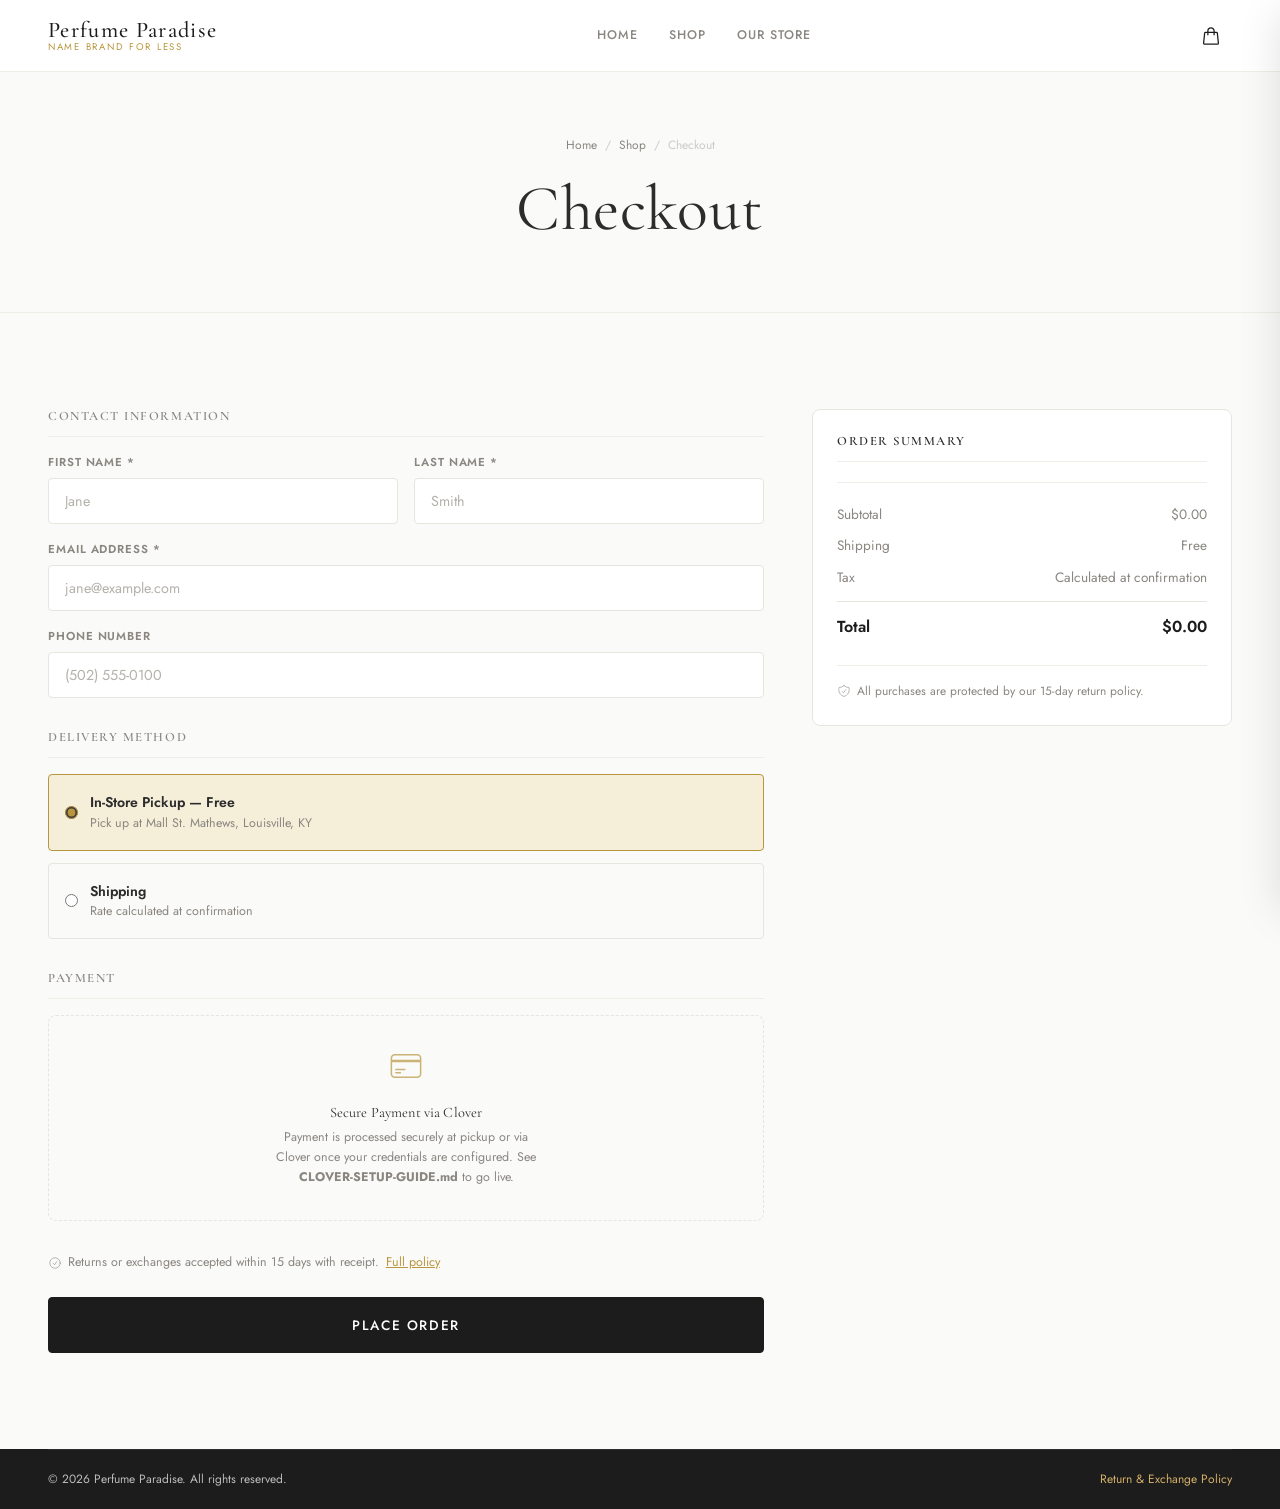
==== checkout.html @ 0d450298 "Add full site: HTML pages, CSS design system, JS stubs, preview image" ====
<!DOCTYPE html>
<html lang="en">
<head>
  <meta charset="UTF-8">
  <meta name="viewport" content="width=device-width, initial-scale=1.0">
  <title>Checkout | Perfume Paradise</title>
  <link rel="stylesheet" href="css/styles.css">
  <link rel="icon" href="assets/favicon.svg" type="image/svg+xml">
</head>
<body class="page-body">

  <header class="site-header" role="banner">
    <div class="container header-inner">
      <a href="index.html" class="logo">
        <span class="logo-name">Perfume Paradise</span>
        <span class="logo-tagline">Name Brand for Less</span>
      </a>
      <nav class="main-nav">
        <a href="index.html">Home</a>
        <a href="products.html">Shop</a>
        <a href="policy.html">Our Store</a>
      </nav>
      <div class="header-actions">
        <button class="icon-btn" data-cart-toggle aria-label="Cart">
          <svg xmlns="http://www.w3.org/2000/svg" fill="none" viewBox="0 0 24 24" stroke="currentColor"><path stroke-linecap="round" stroke-linejoin="round" d="M15.75 10.5V6a3.75 3.75 0 10-7.5 0v4.5m11.356-1.993l1.263 12c.07.665-.45 1.243-1.119 1.243H4.25a1.125 1.125 0 01-1.12-1.243l1.264-12A1.125 1.125 0 015.513 7.5h12.974c.576 0 1.059.435 1.119 1.007z"/></svg>
          <span class="cart-badge hidden">0</span>
        </button>
        <button class="menu-toggle" id="menuToggle" aria-label="Menu" aria-expanded="false" aria-controls="mobileMenu">
          <span></span><span></span><span></span>
        </button>
      </div>
    </div>
  </header>

  <nav class="mobile-menu" id="mobileMenu">
    <div class="mobile-nav">
      <a href="index.html">Home</a>
      <a href="products.html">Shop All Fragrances</a>
      <a href="policy.html">Our Store</a>
    </div>
  </nav>

  <div class="cart-overlay" id="cartOverlay"></div>
  <aside class="cart-drawer" id="cartDrawer">
    <div class="cart-header">
      <h3>Your Cart</h3>
      <button class="cart-close" id="cartClose" aria-label="Close cart">
        <svg xmlns="http://www.w3.org/2000/svg" fill="none" viewBox="0 0 24 24" stroke="currentColor"><path stroke-linecap="round" stroke-linejoin="round" d="M6 18L18 6M6 6l12 12"/></svg>
      </button>
    </div>
    <div class="cart-items" id="cartItems"></div>
    <div class="cart-footer">
      <div class="cart-subtotal">
        <span class="label">Subtotal</span>
        <span class="amount" id="cartSubtotal">$0.00</span>
      </div>
      <p class="cart-note">Taxes calculated at checkout</p>
      <button onclick="CartUI.close()" class="btn btn-ghost btn-block">Continue Shopping</button>
    </div>
  </aside>

  <!-- Search overlay (minimal, no search on checkout) -->
  <div class="search-overlay" id="searchOverlay">
    <div class="search-box">
      <div class="search-input-wrap">
        <svg xmlns="http://www.w3.org/2000/svg" fill="none" viewBox="0 0 24 24" stroke="currentColor"><path stroke-linecap="round" stroke-linejoin="round" d="M21 21l-5.197-5.197m0 0A7.5 7.5 0 105.196 15.803 7.5 7.5 0 0016.803 15.803z"/></svg>
        <input type="search" id="searchInput" placeholder="Search fragrances…" autocomplete="off">
        <button class="search-close" id="searchClose" aria-label="Close">
          <svg xmlns="http://www.w3.org/2000/svg" fill="none" viewBox="0 0 24 24" stroke="currentColor"><path stroke-linecap="round" stroke-linejoin="round" d="M6 18L18 6M6 6l12 12"/></svg>
        </button>
      </div>
    </div>
  </div>

  <main>
    <div class="page-hero">
      <div class="container">
        <nav class="breadcrumb" aria-label="Breadcrumb">
          <a href="index.html">Home</a><span>/</span>
          <a href="products.html">Shop</a><span>/</span>
          <span aria-current="page">Checkout</span>
        </nav>
        <h1>Checkout</h1>
      </div>
    </div>

    <!-- Empty cart redirect -->
    <div id="emptyCartMsg" class="hidden" style="text-align:center;padding:4rem 1rem">
      <p style="font-size:2rem;margin-bottom:1rem">🛍️</p>
      <h2 style="font-weight:400;margin-bottom:0.5rem">Your cart is empty</h2>
      <p style="color:var(--color-text-muted);margin:0 auto 1.5rem">Add some fragrances before checking out.</p>
      <a href="products.html" class="btn btn-primary">Shop Fragrances</a>
    </div>

    <section class="section-pad" id="checkoutSection">
      <div class="container">
        <div class="checkout-layout">

          <!-- LEFT: Customer Information Form -->
          <div>
            <form id="checkoutForm" novalidate>

              <!-- Contact -->
              <div class="checkout-form-section">
                <h3>Contact Information</h3>
                <div class="form-row">
                  <div class="form-group">
                    <label class="form-label" for="firstName">First Name *</label>
                    <input class="form-input" type="text" id="firstName" name="firstName"
                      autocomplete="given-name" required placeholder="Jane">
                    <span class="form-error" id="firstNameErr">Please enter your first name.</span>
                  </div>
                  <div class="form-group">
                    <label class="form-label" for="lastName">Last Name *</label>
                    <input class="form-input" type="text" id="lastName" name="lastName"
                      autocomplete="family-name" required placeholder="Smith">
                    <span class="form-error" id="lastNameErr">Please enter your last name.</span>
                  </div>
                </div>
                <div class="form-group">
                  <label class="form-label" for="email">Email Address *</label>
                  <input class="form-input" type="email" id="email" name="email"
                    autocomplete="email" required placeholder="jane@example.com">
                  <span class="form-error" id="emailErr">Please enter a valid email address.</span>
                </div>
                <div class="form-group">
                  <label class="form-label" for="phone">Phone Number</label>
                  <input class="form-input" type="tel" id="phone" name="phone"
                    autocomplete="tel" placeholder="(502) 555-0100">
                </div>
              </div>

              <!-- Shipping / Pickup -->
              <div class="checkout-form-section">
                <h3>Delivery Method</h3>

                <div style="display:flex;flex-direction:column;gap:0.75rem;margin-bottom:1.5rem">
                  <label style="display:flex;align-items:center;gap:0.75rem;padding:1rem;border:1.5px solid var(--color-gold);border-radius:var(--radius-sm);cursor:pointer;background:var(--color-gold-pale)">
                    <input type="radio" name="delivery" value="pickup" checked style="accent-color:var(--color-gold)">
                    <div>
                      <div style="font-weight:600;font-size:0.88rem">In-Store Pickup — Free</div>
                      <div style="font-size:0.78rem;color:var(--color-text-muted)">Pick up at Mall St. Mathews, Louisville, KY</div>
                    </div>
                  </label>
                  <label style="display:flex;align-items:center;gap:0.75rem;padding:1rem;border:1.5px solid var(--color-border);border-radius:var(--radius-sm);cursor:pointer" id="shippingOption">
                    <input type="radio" name="delivery" value="shipping" style="accent-color:var(--color-gold)">
                    <div>
                      <div style="font-weight:600;font-size:0.88rem">Shipping</div>
                      <div style="font-size:0.78rem;color:var(--color-text-muted)">Rate calculated at confirmation</div>
                    </div>
                  </label>
                </div>

                <!-- Shipping address (shown when shipping selected) -->
                <div id="shippingAddress" class="hidden">
                  <div class="form-group">
                    <label class="form-label" for="address">Street Address *</label>
                    <input class="form-input" type="text" id="address" name="address"
                      autocomplete="street-address" placeholder="123 Main St">
                    <span class="form-error" id="addressErr">Please enter your street address.</span>
                  </div>
                  <div class="form-row">
                    <div class="form-group">
                      <label class="form-label" for="city">City *</label>
                      <input class="form-input" type="text" id="city" name="city"
                        autocomplete="address-level2" placeholder="Louisville">
                      <span class="form-error" id="cityErr">Please enter your city.</span>
                    </div>
                    <div class="form-group">
                      <label class="form-label" for="state">State</label>
                      <input class="form-input" type="text" id="state" name="state"
                        autocomplete="address-level1" placeholder="KY" maxlength="2">
                    </div>
                  </div>
                  <div class="form-group">
                    <label class="form-label" for="zip">ZIP Code *</label>
                    <input class="form-input" type="text" id="zip" name="zip"
                      autocomplete="postal-code" placeholder="40207" maxlength="10">
                    <span class="form-error" id="zipErr">Please enter your ZIP code.</span>
                  </div>
                </div>
              </div>

              <!-- Payment Note -->
              <div class="checkout-form-section">
                <h3>Payment</h3>
                <!--
                  CLOVER INTEGRATION NOTE:
                  Replace this section with Clover's hosted payment iframe.
                  Call CloverAPI.initPaymentForm('cloverPaymentContainer') after DOM load.
                  See js/clover-api.js for full instructions.
                -->
                <div id="cloverPaymentContainer">
                  <div style="border:1.5px dashed var(--color-border);border-radius:var(--radius-md);padding:2rem;text-align:center">
                    <svg xmlns="http://www.w3.org/2000/svg" fill="none" viewBox="0 0 24 24" stroke="currentColor" style="width:36px;height:36px;color:var(--color-gold);margin:0 auto 0.75rem;opacity:0.7"><path stroke-linecap="round" stroke-linejoin="round" d="M2.25 8.25h19.5M2.25 9h19.5m-16.5 5.25h6m-6 2.25h3m-3.75 3h15a2.25 2.25 0 002.25-2.25V6.75A2.25 2.25 0 0019.5 4.5h-15a2.25 2.25 0 00-2.25 2.25v10.5A2.25 2.25 0 004.5 19.5z"/></svg>
                    <h4 style="font-size:0.9rem;margin-bottom:0.4rem">Secure Payment via Clover</h4>
                    <p style="font-size:0.78rem;color:var(--color-text-muted);margin:0 auto;max-width:38ch">
                      Payment is processed securely at pickup or via Clover once your credentials are configured.
                      See <strong>CLOVER-SETUP-GUIDE.md</strong> to go live.
                    </p>
                  </div>
                </div>
              </div>

              <!-- Policy reminder -->
              <p style="font-size:0.78rem;color:var(--color-text-muted);margin-bottom:1.5rem;display:flex;align-items:flex-start;gap:0.4rem">
                <svg xmlns="http://www.w3.org/2000/svg" fill="none" viewBox="0 0 24 24" stroke="currentColor" style="width:14px;height:14px;flex-shrink:0;margin-top:3px"><path stroke-linecap="round" stroke-linejoin="round" d="M9 12.75L11.25 15 15 9.75M21 12a9 9 0 11-18 0 9 9 0 0118 0z"/></svg>
                Returns or exchanges accepted within 15 days with receipt.
                <a href="policy.html#returns" style="color:var(--color-gold);text-decoration:underline">Full policy</a>
              </p>

              <button type="submit" class="btn btn-primary btn-lg btn-block" id="submitBtn">
                Place Order
              </button>
            </form>
          </div>

          <!-- RIGHT: Order Summary -->
          <div>
            <div class="order-summary">
              <h3>Order Summary</h3>
              <div id="orderItems">
                <!-- Populated by JS -->
              </div>
              <div class="order-totals">
                <div class="total-row">
                  <span>Subtotal</span>
                  <span id="summarySubtotal">$0.00</span>
                </div>
                <div class="total-row">
                  <span>Shipping</span>
                  <span id="summaryShipping">Free</span>
                </div>
                <div class="total-row">
                  <span>Tax</span>
                  <span id="summaryTax">Calculated at confirmation</span>
                </div>
                <div class="total-row grand">
                  <span>Total</span>
                  <span id="summaryTotal">$0.00</span>
                </div>
              </div>

              <div style="margin-top:1.25rem;padding-top:1rem;border-top:1px solid var(--color-border-light)">
                <p style="font-size:0.75rem;color:var(--color-text-muted);display:flex;align-items:center;gap:0.4rem">
                  <svg xmlns="http://www.w3.org/2000/svg" fill="none" viewBox="0 0 24 24" stroke="currentColor" style="width:14px;height:14px;flex-shrink:0"><path stroke-linecap="round" stroke-linejoin="round" d="M9 12.75L11.25 15 15 9.75m-3-7.036A11.959 11.959 0 013.598 6 11.99 11.99 0 003 9.749c0 5.592 3.824 10.29 9 11.623 5.176-1.332 9-6.03 9-11.622 0-1.31-.21-2.571-.598-3.751h-.152c-3.196 0-6.1-1.248-8.25-3.285z"/></svg>
                  All purchases are protected by our 15-day return policy.
                </p>
              </div>
            </div>
          </div>

        </div>
      </div>
    </section>
  </main>

  <footer class="site-footer">
    <div class="container">
      <div class="footer-bottom" style="border-top:1px solid rgba(255,255,255,0.08);padding-top:1.25rem">
        <p>&copy; <span id="year"></span> Perfume Paradise. All rights reserved.</p>
        <a href="policy.html#returns" class="footer-policy-link">Return &amp; Exchange Policy</a>
      </div>
    </div>
  </footer>

  <script src="js/data.js"></script>
  <script src="js/cart.js"></script>
  <script src="js/main.js"></script>
  <script src="js/clover-api.js"></script>
  <script>
    document.getElementById('year').textContent = new Date().getFullYear();

    document.addEventListener('DOMContentLoaded', () => {
      if (Cart.isEmpty()) {
        document.getElementById('emptyCartMsg').classList.remove('hidden');
        document.getElementById('checkoutSection').classList.add('hidden');
        return;
      }
      renderOrderSummary();
      initDeliveryToggle();
      initForm();
    });

    function renderOrderSummary() {
      const items = Cart.getItems();
      const container = document.getElementById('orderItems');
      container.innerHTML = '';

      items.forEach(item => {
        const wrap = document.createElement('div');
        wrap.className = 'order-item';
        wrap.innerHTML = `
          <div class="order-item-img" style="width:56px;height:56px;border-radius:4px;background:var(--color-gold-pale);flex-shrink:0;position:relative">
            <img src="${item.image || ''}" alt="${item.name}"
              style="width:100%;height:100%;object-fit:cover;border-radius:4px"
              onerror="this.style.display='none'">
            <span class="order-item-qty-badge">${item.qty}</span>
          </div>
          <div class="order-item-details">
            <div class="order-item-name">${item.name}</div>
            <div class="order-item-meta">${item.brand}${item.size ? ' · ' + item.size : ''}</div>
          </div>
          <div class="order-item-price">${formatPrice(item.price * item.qty)}</div>
        `;
        container.appendChild(wrap);
      });

      const sub = Cart.getSubtotal();
      document.getElementById('summarySubtotal').textContent = formatPrice(sub);
      document.getElementById('summaryTotal').textContent = formatPrice(sub);
    }

    function initDeliveryToggle() {
      const radios = document.querySelectorAll('input[name="delivery"]');
      const shippingAddr = document.getElementById('shippingAddress');
      const shippingLabel = document.getElementById('shippingOption');
      const summaryShipping = document.getElementById('summaryShipping');

      radios.forEach(radio => {
        radio.addEventListener('change', () => {
          const isShipping = radio.value === 'shipping' && radio.checked;
          shippingAddr.classList.toggle('hidden', !isShipping);
          summaryShipping.textContent = isShipping ? 'Calculated at confirmation' : 'Free (Pickup)';
        });
      });

      // Style the selected radio label
      radios.forEach(radio => {
        radio.addEventListener('change', () => {
          document.querySelectorAll('label[style*="border"]').forEach(lbl => {
            lbl.style.borderColor = 'var(--color-border)';
            lbl.style.background = '';
          });
          const selectedLabel = radio.closest('label');
          if (selectedLabel) {
            selectedLabel.style.borderColor = 'var(--color-gold)';
            selectedLabel.style.background = 'var(--color-gold-pale)';
          }
        });
      });
    }

    function initForm() {
      const form = document.getElementById('checkoutForm');
      form.addEventListener('submit', async (e) => {
        e.preventDefault();
        if (!validateForm()) return;

        const btn = document.getElementById('submitBtn');
        btn.textContent = 'Placing Order…';
        btn.disabled = true;

        const customer = {
          firstName: document.getElementById('firstName').value.trim(),
          lastName:  document.getElementById('lastName').value.trim(),
          email:     document.getElementById('email').value.trim(),
          phone:     document.getElementById('phone').value.trim(),
          delivery:  document.querySelector('input[name="delivery"]:checked').value
        };

        try {
          // CLOVER INTEGRATION: createOrder sends cart to Clover Orders API
          const result = await CloverAPI.createOrder(Cart.toCloverOrder(), customer);

          // Store order info for confirmation page
          sessionStorage.setItem('pp_order', JSON.stringify({
            orderId: result.orderId,
            customer,
            items: Cart.getItems(),
            subtotal: Cart.getSubtotal()
          }));

          Cart.clear();
          window.location.href = 'confirmation.html';
        } catch (err) {
          btn.textContent = 'Place Order';
          btn.disabled = false;
          Toast.show('Something went wrong. Please try again.', 'error');
        }
      });
    }

    function validateForm() {
      let valid = true;
      const delivery = document.querySelector('input[name="delivery"]:checked')?.value;

      const rules = [
        { id: 'firstName', errId: 'firstNameErr', check: v => v.trim().length > 0 },
        { id: 'lastName',  errId: 'lastNameErr',  check: v => v.trim().length > 0 },
        { id: 'email',     errId: 'emailErr',     check: v => /^[^\s@]+@[^\s@]+\.[^\s@]+$/.test(v) },
      ];

      if (delivery === 'shipping') {
        rules.push(
          { id: 'address', errId: 'addressErr', check: v => v.trim().length > 0 },
          { id: 'city',    errId: 'cityErr',    check: v => v.trim().length > 0 },
          { id: 'zip',     errId: 'zipErr',     check: v => v.trim().length >= 5 }
        );
      }

      rules.forEach(({ id, errId, check }) => {
        const input = document.getElementById(id);
        const err   = document.getElementById(errId);
        const ok    = input && check(input.value);
        input?.classList.toggle('error', !ok);
        err?.classList.toggle('visible', !ok);
        if (!ok) valid = false;
      });

      return valid;
    }
  </script>
</body>
</html>
---- css/styles.css ----
/* ============================================================
   PERFUME PARADISE — Main Stylesheet
   Design System: Modern Minimalist Luxury
   ============================================================ */

/* --- Google Fonts --- */
@import url('https://fonts.googleapis.com/css2?family=Cormorant+Garamond:ital,wght@0,300;0,400;0,500;0,600;1,300;1,400&family=Jost:wght@300;400;500;600&display=swap');

/* ============================================================
   1. CSS VARIABLES / DESIGN TOKENS
   ============================================================ */
:root {
  /* Colors */
  --color-primary:       #1c1c1c;
  --color-primary-light: #3a3a3a;
  --color-gold:          #b8963e;
  --color-gold-light:    #d4af6a;
  --color-gold-pale:     #f5eed9;
  --color-bg:            #fafaf8;
  --color-surface:       #ffffff;
  --color-border:        #e8e4de;
  --color-border-light:  #f0ece6;
  --color-text:          #2c2c2c;
  --color-text-muted:    #8a8680;
  --color-text-light:    #b5b1ab;
  --color-success:       #4a7c59;
  --color-error:         #b03a2e;
  --color-overlay:       rgba(28, 28, 28, 0.55);

  /* Typography */
  --font-display: 'Cormorant Garamond', Georgia, serif;
  --font-body:    'Jost', system-ui, -apple-system, sans-serif;

  /* Sizing */
  --container-max:  1280px;
  --container-pad:  clamp(1rem, 5vw, 3rem);
  --header-height:  72px;
  --radius-sm:      4px;
  --radius-md:      8px;
  --radius-lg:      16px;

  /* Transitions */
  --transition-fast:   0.15s ease;
  --transition-base:   0.25s ease;
  --transition-slow:   0.4s ease;

  /* Shadows */
  --shadow-sm:  0 1px 4px rgba(0,0,0,0.06);
  --shadow-md:  0 4px 20px rgba(0,0,0,0.08);
  --shadow-lg:  0 12px 40px rgba(0,0,0,0.12);
}

/* ============================================================
   2. RESET & BASE
   ============================================================ */
*, *::before, *::after { box-sizing: border-box; margin: 0; padding: 0; }

html {
  scroll-behavior: smooth;
  font-size: 16px;
}

body {
  font-family: var(--font-body);
  font-weight: 400;
  color: var(--color-text);
  background: var(--color-bg);
  line-height: 1.6;
  -webkit-font-smoothing: antialiased;
  overflow-x: hidden;
}

img { display: block; max-width: 100%; height: auto; }
a { color: inherit; text-decoration: none; }
button { cursor: pointer; border: none; background: none; font-family: inherit; }
input, select, textarea { font-family: inherit; }
ul, ol { list-style: none; }

/* ============================================================
   3. TYPOGRAPHY
   ============================================================ */
h1, h2, h3, h4, h5 {
  font-family: var(--font-display);
  font-weight: 400;
  line-height: 1.2;
  letter-spacing: 0.01em;
}

h1 { font-size: clamp(2.4rem, 5vw, 4rem); }
h2 { font-size: clamp(1.8rem, 3vw, 2.8rem); }
h3 { font-size: clamp(1.3rem, 2vw, 1.8rem); }
h4 { font-size: 1.2rem; }
h5 { font-size: 1rem; }

p { max-width: 65ch; }

.label {
  font-size: 0.7rem;
  font-weight: 600;
  letter-spacing: 0.15em;
  text-transform: uppercase;
  color: var(--color-text-muted);
}

/* ============================================================
   4. LAYOUT UTILITIES
   ============================================================ */
.container {
  width: 100%;
  max-width: var(--container-max);
  margin-inline: auto;
  padding-inline: var(--container-pad);
}

.section-pad {
  padding-block: clamp(3rem, 8vw, 6rem);
}

.grid-2 { display: grid; grid-template-columns: repeat(2, 1fr); gap: 2rem; }
.grid-3 { display: grid; grid-template-columns: repeat(3, 1fr); gap: 2rem; }
.grid-4 { display: grid; grid-template-columns: repeat(4, 1fr); gap: 1.5rem; }

.flex { display: flex; }
.flex-center { display: flex; align-items: center; justify-content: center; }
.flex-between { display: flex; align-items: center; justify-content: space-between; }
.flex-col { display: flex; flex-direction: column; }
.gap-1 { gap: 0.5rem; }
.gap-2 { gap: 1rem; }
.gap-3 { gap: 1.5rem; }
.gap-4 { gap: 2rem; }

.text-center { text-align: center; }
.text-right { text-align: right; }

.hidden { display: none !important; }
.sr-only {
  position: absolute; width: 1px; height: 1px;
  overflow: hidden; clip: rect(0,0,0,0); white-space: nowrap;
}

/* ============================================================
   5. BUTTONS
   ============================================================ */
.btn {
  display: inline-flex;
  align-items: center;
  justify-content: center;
  gap: 0.5rem;
  padding: 0.75rem 2rem;
  font-family: var(--font-body);
  font-size: 0.8rem;
  font-weight: 500;
  letter-spacing: 0.12em;
  text-transform: uppercase;
  border-radius: var(--radius-sm);
  transition: all var(--transition-base);
  white-space: nowrap;
  min-height: 48px;
}

.btn-primary {
  background: var(--color-primary);
  color: #fff;
  border: 1.5px solid var(--color-primary);
}
.btn-primary:hover {
  background: var(--color-primary-light);
  border-color: var(--color-primary-light);
}

.btn-secondary {
  background: transparent;
  color: var(--color-primary);
  border: 1.5px solid var(--color-primary);
}
.btn-secondary:hover {
  background: var(--color-primary);
  color: #fff;
}

.btn-gold {
  background: var(--color-gold);
  color: #fff;
  border: 1.5px solid var(--color-gold);
}
.btn-gold:hover {
  background: var(--color-gold-light);
  border-color: var(--color-gold-light);
}

.btn-ghost {
  background: transparent;
  color: var(--color-text-muted);
  border: 1.5px solid var(--color-border);
}
.btn-ghost:hover {
  border-color: var(--color-primary);
  color: var(--color-primary);
}

.btn-sm { padding: 0.5rem 1.25rem; font-size: 0.72rem; min-height: 38px; }
.btn-lg { padding: 1rem 2.5rem; font-size: 0.85rem; min-height: 56px; }
.btn-block { width: 100%; }

.btn:disabled {
  opacity: 0.5;
  cursor: not-allowed;
  pointer-events: none;
}

/* ============================================================
   6. HEADER / NAVIGATION
   ============================================================ */
.site-header {
  position: fixed;
  top: 0;
  left: 0;
  right: 0;
  z-index: 1000;
  height: var(--header-height);
  background: var(--color-surface);
  border-bottom: 1px solid var(--color-border-light);
  transition: box-shadow var(--transition-base);
}

.site-header.scrolled {
  box-shadow: var(--shadow-md);
}

.header-inner {
  height: 100%;
  display: flex;
  align-items: center;
  justify-content: space-between;
  gap: 2rem;
}

/* Logo */
.logo {
  display: flex;
  flex-direction: column;
  line-height: 1;
  text-decoration: none;
  flex-shrink: 0;
}

.logo-name {
  font-family: var(--font-display);
  font-size: 1.4rem;
  font-weight: 500;
  letter-spacing: 0.06em;
  color: var(--color-primary);
}

.logo-tagline {
  font-size: 0.6rem;
  letter-spacing: 0.18em;
  text-transform: uppercase;
  color: var(--color-gold);
  margin-top: 2px;
}

/* Main Nav */
.main-nav {
  display: flex;
  align-items: center;
  gap: 0.25rem;
}

.main-nav a {
  padding: 0.4rem 0.85rem;
  font-size: 0.78rem;
  font-weight: 500;
  letter-spacing: 0.08em;
  text-transform: uppercase;
  color: var(--color-text-muted);
  border-radius: var(--radius-sm);
  transition: color var(--transition-fast);
}

.main-nav a:hover,
.main-nav a.active {
  color: var(--color-primary);
}

/* Header Actions */
.header-actions {
  display: flex;
  align-items: center;
  gap: 0.25rem;
  flex-shrink: 0;
}

.icon-btn {
  width: 42px;
  height: 42px;
  display: flex;
  align-items: center;
  justify-content: center;
  border-radius: var(--radius-sm);
  color: var(--color-primary);
  transition: background var(--transition-fast), color var(--transition-fast);
  position: relative;
}

.icon-btn:hover { background: var(--color-border-light); }

.icon-btn svg { width: 20px; height: 20px; stroke-width: 1.5; }

.cart-badge {
  position: absolute;
  top: 4px;
  right: 4px;
  width: 18px;
  height: 18px;
  background: var(--color-gold);
  color: #fff;
  border-radius: 50%;
  font-size: 0.65rem;
  font-weight: 600;
  display: flex;
  align-items: center;
  justify-content: center;
  line-height: 1;
  pointer-events: none;
}

.cart-badge.hidden { display: none; }

/* Mobile Menu Toggle */
.menu-toggle {
  display: none;
  flex-direction: column;
  gap: 5px;
  width: 42px;
  height: 42px;
  align-items: center;
  justify-content: center;
  border-radius: var(--radius-sm);
  transition: background var(--transition-fast);
}

.menu-toggle:hover { background: var(--color-border-light); }

.menu-toggle span {
  display: block;
  width: 22px;
  height: 1.5px;
  background: var(--color-primary);
  transition: all var(--transition-base);
  transform-origin: center;
}

.menu-toggle.open span:nth-child(1) { transform: translateY(6.5px) rotate(45deg); }
.menu-toggle.open span:nth-child(2) { opacity: 0; }
.menu-toggle.open span:nth-child(3) { transform: translateY(-6.5px) rotate(-45deg); }

/* Mobile Menu */
.mobile-menu {
  display: none;
  position: fixed;
  top: var(--header-height);
  left: 0; right: 0;
  background: var(--color-surface);
  border-bottom: 1px solid var(--color-border);
  padding: 1.5rem;
  z-index: 999;
  box-shadow: var(--shadow-lg);
}

.mobile-menu.open { display: block; }

.mobile-nav {
  display: flex;
  flex-direction: column;
  gap: 0.5rem;
  margin-bottom: 1rem;
}

.mobile-nav a {
  display: block;
  padding: 0.7rem 0.5rem;
  font-size: 0.85rem;
  font-weight: 500;
  letter-spacing: 0.08em;
  text-transform: uppercase;
  border-bottom: 1px solid var(--color-border-light);
  color: var(--color-text-muted);
  transition: color var(--transition-fast);
}

.mobile-nav a:hover { color: var(--color-primary); }

/* Search Bar */
.search-overlay {
  position: fixed;
  top: 0; left: 0; right: 0; bottom: 0;
  background: var(--color-overlay);
  z-index: 1100;
  display: flex;
  align-items: flex-start;
  justify-content: center;
  padding-top: calc(var(--header-height) + 2rem);
  opacity: 0;
  pointer-events: none;
  transition: opacity var(--transition-base);
}

.search-overlay.open {
  opacity: 1;
  pointer-events: all;
}

.search-box {
  width: 100%;
  max-width: 600px;
  padding: 0 1.5rem;
}

.search-input-wrap {
  display: flex;
  align-items: center;
  background: var(--color-surface);
  border-radius: var(--radius-md);
  overflow: hidden;
  box-shadow: var(--shadow-lg);
}

.search-input-wrap svg {
  width: 20px; height: 20px;
  margin-left: 1.25rem;
  color: var(--color-text-muted);
  flex-shrink: 0;
}

#searchInput {
  flex: 1;
  padding: 1rem 1.25rem;
  border: none;
  outline: none;
  font-size: 1rem;
  background: transparent;
}

.search-close {
  width: 48px; height: 48px;
  display: flex;
  align-items: center;
  justify-content: center;
  color: var(--color-text-muted);
  transition: color var(--transition-fast);
}

.search-close:hover { color: var(--color-primary); }

/* Page offset for fixed header */
.page-body { padding-top: var(--header-height); }

/* ============================================================
   7. CART DRAWER
   ============================================================ */
.cart-overlay {
  position: fixed;
  inset: 0;
  background: var(--color-overlay);
  z-index: 1200;
  opacity: 0;
  pointer-events: none;
  transition: opacity var(--transition-base);
}

.cart-overlay.open { opacity: 1; pointer-events: all; }

.cart-drawer {
  position: fixed;
  top: 0; right: 0; bottom: 0;
  width: 100%;
  max-width: 440px;
  background: var(--color-surface);
  z-index: 1201;
  display: flex;
  flex-direction: column;
  transform: translateX(100%);
  transition: transform var(--transition-slow);
  box-shadow: var(--shadow-lg);
}

.cart-drawer.open { transform: translateX(0); }

.cart-header {
  display: flex;
  align-items: center;
  justify-content: space-between;
  padding: 1.5rem;
  border-bottom: 1px solid var(--color-border);
  flex-shrink: 0;
}

.cart-header h3 {
  font-family: var(--font-display);
  font-size: 1.4rem;
  font-weight: 400;
}

.cart-close {
  width: 36px; height: 36px;
  display: flex; align-items: center; justify-content: center;
  border-radius: var(--radius-sm);
  color: var(--color-text-muted);
  transition: all var(--transition-fast);
}

.cart-close:hover { background: var(--color-border-light); color: var(--color-primary); }
.cart-close svg { width: 20px; height: 20px; }

.cart-items {
  flex: 1;
  overflow-y: auto;
  padding: 1rem 1.5rem;
}

.cart-empty {
  display: flex;
  flex-direction: column;
  align-items: center;
  justify-content: center;
  height: 100%;
  gap: 1rem;
  color: var(--color-text-muted);
  text-align: center;
}

.cart-empty svg { width: 48px; height: 48px; opacity: 0.3; }
.cart-empty p { font-size: 0.9rem; }

.cart-item {
  display: grid;
  grid-template-columns: 80px 1fr auto;
  gap: 1rem;
  padding: 1rem 0;
  border-bottom: 1px solid var(--color-border-light);
  align-items: start;
}

.cart-item:last-child { border-bottom: none; }

.cart-item-img {
  width: 80px; height: 80px;
  object-fit: cover;
  border-radius: var(--radius-sm);
  background: var(--color-border-light);
}

.cart-item-info { min-width: 0; }
.cart-item-brand { font-size: 0.68rem; letter-spacing: 0.1em; text-transform: uppercase; color: var(--color-text-muted); margin-bottom: 2px; }
.cart-item-name { font-size: 0.9rem; font-weight: 500; line-height: 1.3; margin-bottom: 0.25rem; }
.cart-item-size { font-size: 0.78rem; color: var(--color-text-muted); margin-bottom: 0.5rem; }

.qty-control {
  display: flex;
  align-items: center;
  border: 1px solid var(--color-border);
  border-radius: var(--radius-sm);
  overflow: hidden;
  width: fit-content;
}

.qty-btn {
  width: 28px; height: 28px;
  display: flex; align-items: center; justify-content: center;
  font-size: 1rem;
  color: var(--color-text-muted);
  transition: all var(--transition-fast);
}

.qty-btn:hover { background: var(--color-border-light); color: var(--color-primary); }

.qty-display {
  min-width: 32px;
  text-align: center;
  font-size: 0.85rem;
  font-weight: 500;
  border-left: 1px solid var(--color-border);
  border-right: 1px solid var(--color-border);
  padding: 0 4px;
  height: 28px;
  display: flex;
  align-items: center;
  justify-content: center;
}

.cart-item-price {
  font-size: 0.9rem;
  font-weight: 500;
  text-align: right;
}

.cart-item-remove {
  display: block;
  margin-top: 0.5rem;
  font-size: 0.7rem;
  letter-spacing: 0.05em;
  color: var(--color-text-muted);
  text-transform: uppercase;
  transition: color var(--transition-fast);
}

.cart-item-remove:hover { color: var(--color-error); }

.cart-footer {
  padding: 1.5rem;
  border-top: 1px solid var(--color-border);
  flex-shrink: 0;
}

.cart-subtotal {
  display: flex;
  justify-content: space-between;
  align-items: center;
  margin-bottom: 0.5rem;
}

.cart-subtotal .label { color: var(--color-text-muted); }
.cart-subtotal .amount { font-size: 1.1rem; font-weight: 500; }

.cart-note {
  font-size: 0.72rem;
  color: var(--color-text-muted);
  margin-bottom: 1rem;
  text-align: center;
}

/* ============================================================
   8. HERO SECTION
   ============================================================ */
.hero {
  min-height: calc(90vh - var(--header-height));
  display: grid;
  grid-template-columns: 1fr 0.55fr;
  align-items: stretch;
  overflow: hidden;
}

.hero-content {
  display: flex;
  flex-direction: column;
  justify-content: center;
  padding: clamp(2rem, 6vw, 5rem);
  padding-right: clamp(1.5rem, 4vw, 3rem);
}

.hero-eyebrow {
  display: flex;
  align-items: center;
  gap: 0.75rem;
  margin-bottom: 1.5rem;
}

.hero-eyebrow::before {
  content: '';
  display: block;
  width: 32px;
  height: 1px;
  background: var(--color-gold);
}

.hero h1 {
  margin-bottom: 1.25rem;
  font-weight: 300;
}

.hero h1 em {
  font-style: italic;
  color: var(--color-gold);
}

.hero-desc {
  font-size: 1rem;
  color: var(--color-text-muted);
  margin-bottom: 2.5rem;
  line-height: 1.7;
  max-width: 42ch;
}

.hero-actions {
  display: flex;
  gap: 1rem;
  flex-wrap: wrap;
}

.hero-media {
  position: relative;
  overflow: hidden;
  background: var(--color-border-light);
  min-height: 500px;
}

.hero-media img {
  width: 100%;
  height: 100%;
  object-fit: cover;
  object-position: center;
}

.hero-media-placeholder {
  width: 100%;
  height: 100%;
  display: flex;
  flex-direction: column;
  align-items: center;
  justify-content: center;
  background: linear-gradient(135deg, #f5eed9 0%, #efe6cc 50%, #e8ddbf 100%);
  color: var(--color-gold);
  gap: 1rem;
}

.hero-media-placeholder svg { width: 80px; height: 80px; opacity: 0.4; }
.hero-media-placeholder p { font-size: 0.75rem; letter-spacing: 0.15em; text-transform: uppercase; opacity: 0.6; }

/* ============================================================
   9. SECTION HEADERS
   ============================================================ */
.section-header {
  margin-bottom: clamp(2rem, 4vw, 3rem);
}

.section-header.centered { text-align: center; }
.section-header.centered p { margin-inline: auto; }

.section-label {
  display: inline-flex;
  align-items: center;
  gap: 0.75rem;
  font-size: 0.68rem;
  font-weight: 600;
  letter-spacing: 0.2em;
  text-transform: uppercase;
  color: var(--color-gold);
  margin-bottom: 0.75rem;
}

.section-label::before {
  content: '';
  display: block;
  width: 24px;
  height: 1px;
  background: var(--color-gold);
}

.section-divider {
  width: 40px;
  height: 1px;
  background: var(--color-gold);
  margin: 1.5rem auto 0;
}

/* ============================================================
   10. PRODUCT CARDS
   ============================================================ */
.product-grid {
  display: grid;
  grid-template-columns: repeat(auto-fill, minmax(260px, 1fr));
  gap: 2rem;
}

.product-card {
  display: flex;
  flex-direction: column;
  background: var(--color-surface);
  border-radius: var(--radius-md);
  overflow: hidden;
  border: 1px solid var(--color-border-light);
  transition: box-shadow var(--transition-base), transform var(--transition-base);
}

.product-card:hover {
  box-shadow: var(--shadow-md);
  transform: translateY(-3px);
}

.product-card-media {
  position: relative;
  aspect-ratio: 3 / 4;
  overflow: hidden;
  background: var(--color-gold-pale);
}

.product-card-img {
  position: absolute;
  inset: 0;
  width: 100%; height: 100%;
  object-fit: cover;
  opacity: 0;
  transition: transform var(--transition-slow), opacity var(--transition-base);
}

.product-card:hover .product-card-img { transform: scale(1.04); }

.product-card-media-placeholder {
  width: 100%; height: 100%;
  display: flex;
  flex-direction: column;
  align-items: center;
  justify-content: center;
  gap: 0.75rem;
  background: linear-gradient(160deg, #f8f3e9 0%, #efe8d4 100%);
  color: var(--color-gold);
}

.product-card-media-placeholder svg { width: 48px; height: 48px; opacity: 0.35; }
.product-card-media-placeholder span { font-size: 0.65rem; letter-spacing: 0.15em; text-transform: uppercase; opacity: 0.5; }

.product-badge {
  position: absolute;
  top: 0.75rem;
  left: 0.75rem;
  padding: 0.3rem 0.65rem;
  font-size: 0.65rem;
  font-weight: 600;
  letter-spacing: 0.1em;
  text-transform: uppercase;
  border-radius: var(--radius-sm);
}

.badge-new { background: var(--color-primary); color: #fff; }
.badge-sale { background: var(--color-gold); color: #fff; }
.badge-out { background: var(--color-border); color: var(--color-text-muted); }

.product-card-quick-add {
  position: absolute;
  bottom: 0;
  left: 0; right: 0;
  padding: 0.75rem;
  background: linear-gradient(transparent, rgba(255,255,255,0.95) 50%);
  transform: translateY(100%);
  transition: transform var(--transition-base);
}

.product-card:hover .product-card-quick-add { transform: translateY(0); }

.product-card-body {
  padding: 1rem 1.25rem 1.25rem;
  flex: 1;
  display: flex;
  flex-direction: column;
}

.product-card-brand {
  font-size: 0.68rem;
  font-weight: 600;
  letter-spacing: 0.12em;
  text-transform: uppercase;
  color: var(--color-gold);
  margin-bottom: 0.3rem;
}

.product-card-name {
  font-family: var(--font-display);
  font-size: 1.15rem;
  font-weight: 400;
  line-height: 1.25;
  margin-bottom: 0.4rem;
  color: var(--color-text);
}

.product-card-scent {
  font-size: 0.75rem;
  color: var(--color-text-muted);
  margin-bottom: auto;
  padding-bottom: 0.75rem;
}

.product-card-footer {
  display: flex;
  align-items: flex-end;
  justify-content: space-between;
  gap: 0.5rem;
  margin-top: 1rem;
  padding-top: 0.75rem;
  border-top: 1px solid var(--color-border-light);
}

.product-price {
  font-family: var(--font-display);
  font-size: 1.2rem;
  font-weight: 500;
}

.product-price-sale { color: var(--color-error); }
.product-price-original { text-decoration: line-through; color: var(--color-text-muted); font-size: 0.9rem; margin-left: 0.4rem; }

.product-stock-tag {
  font-size: 0.68rem;
  letter-spacing: 0.08em;
  font-weight: 500;
  padding: 0.2rem 0.5rem;
  border-radius: 100px;
}

.stock-in { color: var(--color-success); background: rgba(74, 124, 89, 0.1); }
.stock-out { color: var(--color-error); background: rgba(176, 58, 46, 0.08); }

/* ============================================================
   11. PRODUCT DETAIL PAGE
   ============================================================ */
.product-detail {
  display: grid;
  grid-template-columns: 1fr 1fr;
  gap: clamp(2rem, 5vw, 4rem);
  align-items: start;
}

.product-gallery {
  position: sticky;
  top: calc(var(--header-height) + 1.5rem);
}

.product-main-img {
  aspect-ratio: 3 / 4;
  background: var(--color-gold-pale);
  border-radius: var(--radius-md);
  overflow: hidden;
  margin-bottom: 1rem;
}

.product-main-img img { width: 100%; height: 100%; object-fit: cover; }

.product-thumbnails {
  display: flex;
  gap: 0.75rem;
  flex-wrap: wrap;
}

.product-thumb {
  width: 72px; height: 72px;
  border-radius: var(--radius-sm);
  overflow: hidden;
  border: 2px solid transparent;
  cursor: pointer;
  transition: border-color var(--transition-fast);
  background: var(--color-gold-pale);
}

.product-thumb.active { border-color: var(--color-gold); }
.product-thumb img { width: 100%; height: 100%; object-fit: cover; }

.product-info { padding-top: 0.5rem; }

.product-info-brand {
  font-size: 0.72rem;
  font-weight: 600;
  letter-spacing: 0.15em;
  text-transform: uppercase;
  color: var(--color-gold);
  margin-bottom: 0.5rem;
}

.product-info-name {
  font-size: clamp(1.8rem, 3vw, 2.4rem);
  font-weight: 300;
  margin-bottom: 0.75rem;
}

.product-info-scent-family {
  display: inline-flex;
  align-items: center;
  gap: 0.4rem;
  font-size: 0.75rem;
  color: var(--color-text-muted);
  padding: 0.3rem 0.75rem;
  border: 1px solid var(--color-border);
  border-radius: 100px;
  margin-bottom: 1.25rem;
}

.product-info-price {
  font-family: var(--font-display);
  font-size: 2rem;
  margin-bottom: 1.5rem;
}

.product-info-desc {
  font-size: 0.9rem;
  line-height: 1.75;
  color: var(--color-text-muted);
  margin-bottom: 2rem;
  max-width: 50ch;
}

.size-selector { margin-bottom: 1.5rem; }

.size-selector-label {
  font-size: 0.72rem;
  font-weight: 600;
  letter-spacing: 0.1em;
  text-transform: uppercase;
  margin-bottom: 0.75rem;
  display: flex;
  justify-content: space-between;
}

.size-options { display: flex; gap: 0.5rem; flex-wrap: wrap; }

.size-option {
  padding: 0.5rem 1rem;
  border: 1.5px solid var(--color-border);
  border-radius: var(--radius-sm);
  font-size: 0.82rem;
  transition: all var(--transition-fast);
  cursor: pointer;
}

.size-option:hover { border-color: var(--color-primary); }

.size-option.active {
  border-color: var(--color-primary);
  background: var(--color-primary);
  color: #fff;
}

.add-to-cart-row {
  display: flex;
  gap: 1rem;
  margin-bottom: 1.5rem;
}

.add-to-cart-row .btn { flex: 1; }

.product-notes {
  font-size: 0.78rem;
  color: var(--color-text-muted);
  display: flex;
  align-items: center;
  gap: 0.5rem;
  margin-bottom: 2rem;
}

.product-notes svg { width: 14px; height: 14px; flex-shrink: 0; }

.product-details-accordion {
  border-top: 1px solid var(--color-border);
}

.accordion-item {
  border-bottom: 1px solid var(--color-border);
}

.accordion-header {
  display: flex;
  justify-content: space-between;
  align-items: center;
  padding: 1rem 0;
  font-size: 0.82rem;
  font-weight: 500;
  letter-spacing: 0.06em;
  text-transform: uppercase;
  cursor: pointer;
  transition: color var(--transition-fast);
  width: 100%;
  text-align: left;
}

.accordion-header:hover { color: var(--color-gold); }

.accordion-icon {
  width: 16px; height: 16px;
  position: relative;
  flex-shrink: 0;
}

.accordion-icon::before,
.accordion-icon::after {
  content: '';
  position: absolute;
  top: 50%;
  left: 50%;
  width: 10px; height: 1px;
  background: currentColor;
  transform: translate(-50%, -50%);
  transition: transform var(--transition-base);
}

.accordion-icon::after { transform: translate(-50%, -50%) rotate(90deg); }
.accordion-item.open .accordion-icon::after { transform: translate(-50%, -50%) rotate(0deg); }

.accordion-content {
  max-height: 0;
  overflow: hidden;
  transition: max-height var(--transition-slow);
}

.accordion-item.open .accordion-content { max-height: 300px; }
.accordion-inner { padding-bottom: 1rem; font-size: 0.85rem; line-height: 1.7; color: var(--color-text-muted); }

/* ============================================================
   12. FILTERS (PRODUCTS PAGE)
   ============================================================ */
.products-layout {
  display: grid;
  grid-template-columns: 260px 1fr;
  gap: 2.5rem;
  align-items: start;
}

.filters-panel {
  position: sticky;
  top: calc(var(--header-height) + 1.5rem);
  background: var(--color-surface);
  border: 1px solid var(--color-border);
  border-radius: var(--radius-md);
  padding: 1.5rem;
}

.filters-header {
  display: flex;
  align-items: center;
  justify-content: space-between;
  margin-bottom: 1.5rem;
  padding-bottom: 1rem;
  border-bottom: 1px solid var(--color-border-light);
}

.filters-header h4 { font-size: 0.8rem; letter-spacing: 0.1em; text-transform: uppercase; }

.filters-clear {
  font-size: 0.7rem;
  color: var(--color-text-muted);
  text-transform: uppercase;
  letter-spacing: 0.08em;
  transition: color var(--transition-fast);
}

.filters-clear:hover { color: var(--color-primary); }

.filter-group { margin-bottom: 1.5rem; }

.filter-group-label {
  font-size: 0.7rem;
  font-weight: 600;
  letter-spacing: 0.12em;
  text-transform: uppercase;
  color: var(--color-text-muted);
  margin-bottom: 0.75rem;
}

.filter-option {
  display: flex;
  align-items: center;
  gap: 0.5rem;
  padding: 0.3rem 0;
  cursor: pointer;
  font-size: 0.85rem;
  transition: color var(--transition-fast);
}

.filter-option:hover { color: var(--color-gold); }

.filter-option input[type="checkbox"] {
  width: 15px; height: 15px;
  accent-color: var(--color-gold);
  cursor: pointer;
}

.filter-count {
  margin-left: auto;
  font-size: 0.72rem;
  color: var(--color-text-muted);
}

.price-range-inputs {
  display: flex;
  gap: 0.5rem;
  align-items: center;
}

.price-range-inputs input {
  width: 100%;
  padding: 0.5rem;
  border: 1px solid var(--color-border);
  border-radius: var(--radius-sm);
  font-size: 0.85rem;
  text-align: center;
  outline: none;
  transition: border-color var(--transition-fast);
}

.price-range-inputs input:focus { border-color: var(--color-gold); }
.price-range-inputs span { flex-shrink: 0; color: var(--color-text-muted); font-size: 0.85rem; }

/* Products toolbar */
.products-toolbar {
  display: flex;
  align-items: center;
  justify-content: space-between;
  margin-bottom: 1.5rem;
  padding-bottom: 1rem;
  border-bottom: 1px solid var(--color-border-light);
}

.products-count { font-size: 0.82rem; color: var(--color-text-muted); }

.sort-select {
  padding: 0.4rem 0.75rem;
  border: 1px solid var(--color-border);
  border-radius: var(--radius-sm);
  font-size: 0.8rem;
  font-family: var(--font-body);
  outline: none;
  background: var(--color-surface);
  cursor: pointer;
  color: var(--color-text);
  transition: border-color var(--transition-fast);
}

.sort-select:focus { border-color: var(--color-gold); }

/* Mobile filters toggle */
.filters-mobile-toggle {
  display: none;
  align-items: center;
  gap: 0.5rem;
  padding: 0.6rem 1rem;
  border: 1px solid var(--color-border);
  border-radius: var(--radius-sm);
  font-size: 0.8rem;
  font-weight: 500;
  background: var(--color-surface);
  color: var(--color-text);
  transition: all var(--transition-fast);
}

.filters-mobile-toggle:hover { border-color: var(--color-primary); }
.filters-mobile-toggle svg { width: 16px; height: 16px; }

/* ============================================================
   13. FEATURES / PERKS BAR
   ============================================================ */
.perks-bar {
  background: var(--color-primary);
  color: rgba(255,255,255,0.9);
}

.perks-inner {
  display: grid;
  grid-template-columns: repeat(3, 1fr);
  gap: 1px;
  background: rgba(255,255,255,0.1);
}

.perk-item {
  padding: 1.5rem;
  display: flex;
  align-items: center;
  gap: 1rem;
  background: var(--color-primary);
}

.perk-icon {
  width: 40px; height: 40px;
  display: flex; align-items: center; justify-content: center;
  border: 1px solid rgba(255,255,255,0.2);
  border-radius: var(--radius-sm);
  flex-shrink: 0;
}

.perk-icon svg { width: 20px; height: 20px; color: var(--color-gold-light); }

.perk-text h5 { font-size: 0.8rem; font-weight: 600; font-family: var(--font-body); letter-spacing: 0.06em; margin-bottom: 2px; }
.perk-text p { font-size: 0.75rem; opacity: 0.6; max-width: none; }

/* ============================================================
   14. ABOUT / STORE SECTION
   ============================================================ */
.store-section {
  background: var(--color-gold-pale);
}

.store-section-inner {
  display: grid;
  grid-template-columns: 1fr 1fr;
  gap: 4rem;
  align-items: center;
}

.store-media {
  position: relative;
}

.store-media img {
  border-radius: var(--radius-md);
  width: 100%;
  aspect-ratio: 4 / 3;
  object-fit: cover;
  background: var(--color-border);
}

.store-media-placeholder {
  border-radius: var(--radius-md);
  aspect-ratio: 4 / 3;
  background: linear-gradient(135deg, #ece3c8 0%, #ddd3b0 100%);
  display: flex;
  flex-direction: column;
  align-items: center;
  justify-content: center;
  gap: 1rem;
  color: var(--color-gold);
}

.store-media-placeholder svg { width: 56px; height: 56px; opacity: 0.35; }
.store-media-placeholder p { font-size: 0.72rem; letter-spacing: 0.15em; text-transform: uppercase; opacity: 0.6; }

.store-content h2 { margin-bottom: 1rem; }
.store-content > p { color: var(--color-text-muted); line-height: 1.75; margin-bottom: 1.5rem; font-size: 0.95rem; }

.store-detail {
  display: flex;
  gap: 0.75rem;
  align-items: flex-start;
  margin-bottom: 1rem;
  font-size: 0.88rem;
}

.store-detail svg { width: 18px; height: 18px; flex-shrink: 0; color: var(--color-gold); margin-top: 2px; }
.store-detail strong { display: block; font-weight: 600; font-size: 0.75rem; letter-spacing: 0.05em; text-transform: uppercase; margin-bottom: 2px; }
.store-detail span { color: var(--color-text-muted); }

/* ============================================================
   15. RETURN POLICY SECTION
   ============================================================ */
.policy-banner {
  background: var(--color-primary);
  color: #fff;
  text-align: center;
  padding: 1.25rem;
}

.policy-banner p {
  font-size: 0.82rem;
  letter-spacing: 0.04em;
  max-width: none;
  margin: 0 auto;
  opacity: 0.9;
}

.policy-banner strong { color: var(--color-gold-light); }

.policy-card {
  background: var(--color-surface);
  border: 1px solid var(--color-border);
  border-radius: var(--radius-md);
  padding: 2rem;
}

.policy-card h3 {
  font-size: 1.2rem;
  margin-bottom: 1rem;
  display: flex;
  align-items: center;
  gap: 0.75rem;
}

.policy-card h3 svg { width: 22px; height: 22px; color: var(--color-gold); }
.policy-card p { font-size: 0.88rem; line-height: 1.75; color: var(--color-text-muted); max-width: 55ch; }

/* ============================================================
   16. CHECKOUT / FORMS
   ============================================================ */
.checkout-layout {
  display: grid;
  grid-template-columns: 1fr 420px;
  gap: 3rem;
  align-items: start;
}

.checkout-form-section { margin-bottom: 2rem; }
.checkout-form-section h3 {
  font-size: 0.8rem;
  font-weight: 600;
  letter-spacing: 0.12em;
  text-transform: uppercase;
  color: var(--color-text-muted);
  margin-bottom: 1rem;
  padding-bottom: 0.75rem;
  border-bottom: 1px solid var(--color-border-light);
}

.form-row {
  display: grid;
  grid-template-columns: 1fr 1fr;
  gap: 1rem;
}

.form-group { margin-bottom: 1rem; }

.form-label {
  display: block;
  font-size: 0.72rem;
  font-weight: 600;
  letter-spacing: 0.08em;
  text-transform: uppercase;
  color: var(--color-text-muted);
  margin-bottom: 0.4rem;
}

.form-input {
  width: 100%;
  padding: 0.75rem 1rem;
  border: 1.5px solid var(--color-border);
  border-radius: var(--radius-sm);
  font-size: 0.9rem;
  font-family: var(--font-body);
  outline: none;
  background: var(--color-surface);
  color: var(--color-text);
  transition: border-color var(--transition-fast);
}

.form-input:focus { border-color: var(--color-gold); }
.form-input::placeholder { color: var(--color-text-light); }
.form-input.error { border-color: var(--color-error); }

.form-error {
  font-size: 0.72rem;
  color: var(--color-error);
  margin-top: 0.3rem;
  display: none;
}

.form-error.visible { display: block; }

/* Order Summary (Checkout) */
.order-summary {
  background: var(--color-surface);
  border: 1px solid var(--color-border);
  border-radius: var(--radius-md);
  padding: 1.5rem;
  position: sticky;
  top: calc(var(--header-height) + 1.5rem);
}

.order-summary h3 {
  font-size: 0.8rem;
  font-weight: 600;
  letter-spacing: 0.12em;
  text-transform: uppercase;
  margin-bottom: 1.25rem;
  padding-bottom: 0.75rem;
  border-bottom: 1px solid var(--color-border-light);
}

.order-item {
  display: flex;
  gap: 0.75rem;
  align-items: center;
  padding: 0.75rem 0;
  border-bottom: 1px solid var(--color-border-light);
}

.order-item:last-of-type { border-bottom: none; }

.order-item-img {
  width: 56px; height: 56px;
  border-radius: var(--radius-sm);
  object-fit: cover;
  background: var(--color-gold-pale);
  flex-shrink: 0;
  position: relative;
}

.order-item-qty-badge {
  position: absolute;
  top: -6px; right: -6px;
  width: 18px; height: 18px;
  background: var(--color-text-muted);
  color: #fff;
  border-radius: 50%;
  font-size: 0.65rem;
  font-weight: 600;
  display: flex;
  align-items: center;
  justify-content: center;
}

.order-item-details { flex: 1; min-width: 0; }
.order-item-name { font-size: 0.88rem; font-weight: 500; margin-bottom: 2px; }
.order-item-meta { font-size: 0.75rem; color: var(--color-text-muted); }
.order-item-price { font-size: 0.9rem; font-weight: 500; text-align: right; flex-shrink: 0; }

.order-totals { margin-top: 1rem; padding-top: 1rem; border-top: 1px solid var(--color-border-light); }

.total-row {
  display: flex;
  justify-content: space-between;
  align-items: center;
  padding: 0.3rem 0;
  font-size: 0.85rem;
  color: var(--color-text-muted);
}

.total-row.grand {
  font-size: 1rem;
  font-weight: 600;
  color: var(--color-primary);
  padding-top: 0.75rem;
  margin-top: 0.5rem;
  border-top: 1px solid var(--color-border);
}

/* Clover Payment Placeholder */
.payment-placeholder {
  border: 1.5px dashed var(--color-border);
  border-radius: var(--radius-md);
  padding: 2rem;
  text-align: center;
  margin-top: 1rem;
}

.payment-placeholder svg { width: 36px; height: 36px; color: var(--color-gold); margin: 0 auto 0.75rem; opacity: 0.7; }
.payment-placeholder h4 { font-size: 0.85rem; margin-bottom: 0.5rem; }
.payment-placeholder p { font-size: 0.78rem; color: var(--color-text-muted); margin: 0 auto; }

/* ============================================================
   17. CONFIRMATION PAGE
   ============================================================ */
.confirmation-wrap {
  min-height: 70vh;
  display: flex;
  align-items: center;
  justify-content: center;
  text-align: center;
  padding: 3rem 1rem;
}

.confirmation-icon {
  width: 72px; height: 72px;
  border-radius: 50%;
  background: rgba(74, 124, 89, 0.1);
  color: var(--color-success);
  display: flex;
  align-items: center;
  justify-content: center;
  margin: 0 auto 1.5rem;
}

.confirmation-icon svg { width: 36px; height: 36px; }

.confirmation-wrap h2 { margin-bottom: 0.75rem; }
.confirmation-wrap p { color: var(--color-text-muted); font-size: 0.95rem; margin: 0 auto 2rem; }
.confirmation-order-num { font-size: 0.8rem; color: var(--color-text-muted); margin-bottom: 2rem; }
.confirmation-order-num strong { color: var(--color-primary); }

/* ============================================================
   18. FOOTER
   ============================================================ */
.site-footer {
  background: var(--color-primary);
  color: rgba(255,255,255,0.7);
}

.footer-main {
  padding-block: 3.5rem;
  display: grid;
  grid-template-columns: 1.5fr 1fr 1fr 1fr;
  gap: 3rem;
  border-bottom: 1px solid rgba(255,255,255,0.08);
}

.footer-brand .logo-name { color: #fff; font-size: 1.3rem; margin-bottom: 0.25rem; }
.footer-brand .logo-tagline { color: var(--color-gold-light); }

.footer-brand p {
  margin-top: 1rem;
  font-size: 0.82rem;
  line-height: 1.7;
  max-width: 28ch;
}

.footer-col h5 {
  font-size: 0.68rem;
  font-weight: 600;
  letter-spacing: 0.15em;
  text-transform: uppercase;
  color: rgba(255,255,255,0.9);
  margin-bottom: 1.25rem;
  font-family: var(--font-body);
}

.footer-col ul { display: flex; flex-direction: column; gap: 0.6rem; }

.footer-col a {
  font-size: 0.82rem;
  transition: color var(--transition-fast);
}

.footer-col a:hover { color: var(--color-gold-light); }

.footer-location { font-size: 0.82rem; line-height: 1.7; }
.footer-location strong { color: rgba(255,255,255,0.9); display: block; margin-bottom: 0.25rem; }

.footer-bottom {
  padding-block: 1.25rem;
  display: flex;
  align-items: center;
  justify-content: space-between;
  flex-wrap: wrap;
  gap: 0.75rem;
}

.footer-bottom p { font-size: 0.75rem; }
.footer-policy-link { font-size: 0.75rem; color: var(--color-gold-light); }
.footer-policy-link:hover { color: #fff; }

/* ============================================================
   19. PAGE HEADER (Inner Pages)
   ============================================================ */
.page-hero {
  padding-block: clamp(2rem, 5vw, 4rem);
  border-bottom: 1px solid var(--color-border-light);
  text-align: center;
}

.page-hero .breadcrumb {
  display: flex;
  align-items: center;
  justify-content: center;
  gap: 0.5rem;
  font-size: 0.75rem;
  color: var(--color-text-muted);
  margin-bottom: 1rem;
}

.page-hero .breadcrumb a { transition: color var(--transition-fast); }
.page-hero .breadcrumb a:hover { color: var(--color-primary); }
.page-hero .breadcrumb span { opacity: 0.4; }

/* ============================================================
   20. TOAST / NOTIFICATIONS
   ============================================================ */
.toast-container {
  position: fixed;
  bottom: 1.5rem;
  right: 1.5rem;
  z-index: 2000;
  display: flex;
  flex-direction: column;
  gap: 0.5rem;
  pointer-events: none;
}

.toast {
  background: var(--color-primary);
  color: #fff;
  padding: 0.85rem 1.25rem;
  border-radius: var(--radius-md);
  font-size: 0.85rem;
  box-shadow: var(--shadow-lg);
  display: flex;
  align-items: center;
  gap: 0.75rem;
  animation: toastIn 0.3s ease;
  max-width: 320px;
}

.toast svg { width: 18px; height: 18px; flex-shrink: 0; }
.toast.toast-success svg { color: var(--color-gold-light); }
.toast.toast-error { background: var(--color-error); }

@keyframes toastIn {
  from { transform: translateY(1rem); opacity: 0; }
  to { transform: translateY(0); opacity: 1; }
}

@keyframes toastOut {
  from { transform: translateY(0); opacity: 1; }
  to { transform: translateY(1rem); opacity: 0; }
}

.toast.removing { animation: toastOut 0.25s ease forwards; }

/* ============================================================
   21. LOADING STATES
   ============================================================ */
.skeleton {
  background: linear-gradient(90deg, var(--color-border-light) 25%, var(--color-border) 50%, var(--color-border-light) 75%);
  background-size: 200% 100%;
  animation: shimmer 1.5s infinite;
  border-radius: var(--radius-sm);
}

@keyframes shimmer {
  0% { background-position: 200% 0; }
  100% { background-position: -200% 0; }
}

/* ============================================================
   22. RESPONSIVE — TABLET (≤ 1024px)
   ============================================================ */
@media (max-width: 1024px) {
  .hero { grid-template-columns: 1fr; min-height: auto; }
  .hero-media { min-height: 400px; }
  .hero-content { padding: 3rem; }

  .grid-4 { grid-template-columns: repeat(2, 1fr); }
  .footer-main { grid-template-columns: 1fr 1fr; gap: 2rem; }

  .products-layout { grid-template-columns: 220px 1fr; gap: 1.5rem; }
  .checkout-layout { grid-template-columns: 1fr 360px; gap: 2rem; }

  .store-section-inner { grid-template-columns: 1fr; gap: 2rem; }
}

/* ============================================================
   23. RESPONSIVE — MOBILE (≤ 768px)
   ============================================================ */
@media (max-width: 768px) {
  :root { --header-height: 60px; }

  .main-nav { display: none; }
  .menu-toggle { display: flex; }

  .hero { grid-template-columns: 1fr; }
  .hero-media { display: none; }
  .hero-content { padding: 2.5rem 1.5rem; }
  .hero-actions { flex-direction: column; }
  .hero-actions .btn { width: 100%; }

  .grid-2, .grid-3, .grid-4 { grid-template-columns: 1fr; }

  .perks-inner { grid-template-columns: 1fr; }

  .products-layout { grid-template-columns: 1fr; }
  .filters-panel { display: none; position: fixed; top: 0; left: 0; right: 0; bottom: 0; z-index: 1300; overflow-y: auto; border-radius: 0; }
  .filters-panel.mobile-open { display: block; }
  .filters-mobile-toggle { display: flex; }

  .product-detail { grid-template-columns: 1fr; }
  .product-gallery { position: static; }

  .checkout-layout { grid-template-columns: 1fr; }
  .order-summary { position: static; }
  .form-row { grid-template-columns: 1fr; }

  .footer-main { grid-template-columns: 1fr; gap: 2rem; }
  .footer-bottom { flex-direction: column; align-items: flex-start; }

  .product-grid { grid-template-columns: repeat(auto-fill, minmax(160px, 1fr)); gap: 1rem; }

  .toast-container { left: 1rem; right: 1rem; bottom: 1rem; }
  .toast { max-width: 100%; }
}

/* ============================================================
   24. UTILITY CLASSES
   ============================================================ */
.mt-0 { margin-top: 0; }
.mt-1 { margin-top: 0.5rem; }
.mt-2 { margin-top: 1rem; }
.mt-3 { margin-top: 1.5rem; }
.mt-4 { margin-top: 2rem; }
.mb-2 { margin-bottom: 1rem; }
.mb-4 { margin-bottom: 2rem; }

.w-full { width: 100%; }
.max-w-prose { max-width: 65ch; }

/* ============================================================
   25. ANNOUNCEMENT BAR
   ============================================================ */
.announcement-bar {
  background: var(--color-gold);
  color: #fff;
  text-align: center;
  padding: 0.6rem 3rem;
  font-size: 0.78rem;
  font-weight: 500;
  letter-spacing: 0.06em;
  position: relative;
  z-index: 1001;
}

.announcement-bar a { color: #fff; text-decoration: underline; margin-left: 0.5rem; }
.announcement-bar a:hover { opacity: 0.8; }

.announcement-close {
  position: absolute;
  right: 1rem;
  top: 50%;
  transform: translateY(-50%);
  background: none;
  border: none;
  color: #fff;
  cursor: pointer;
  font-size: 1.1rem;
  line-height: 1;
  opacity: 0.7;
  padding: 0.2rem;
}
.announcement-close:hover { opacity: 1; }

.page-body { padding-top: calc(var(--header-height) + var(--announcement-height, 0px)); }
.announcement-active { --announcement-height: 34px; }

/* ============================================================
   26. WISHLIST BUTTON
   ============================================================ */
.wishlist-btn {
  position: absolute;
  top: 0.65rem;
  right: 0.65rem;
  width: 34px;
  height: 34px;
  background: rgba(255,255,255,0.92);
  border: none;
  border-radius: 50%;
  display: flex;
  align-items: center;
  justify-content: center;
  cursor: pointer;
  z-index: 2;
  transition: background var(--transition-fast), transform var(--transition-fast);
  box-shadow: 0 1px 6px rgba(0,0,0,0.12);
}

.wishlist-btn:hover { background: #fff; transform: scale(1.1); }

.wishlist-btn svg {
  width: 16px;
  height: 16px;
  stroke: var(--color-text-muted);
  fill: none;
  transition: stroke var(--transition-fast), fill var(--transition-fast);
}

.wishlist-btn.active svg {
  stroke: #e05a5a;
  fill: #e05a5a;
}

/* ============================================================
   27. STAR RATINGS
   ============================================================ */
.star-rating {
  display: flex;
  align-items: center;
  gap: 0.2rem;
  font-size: 0.72rem;
}

.star-rating .stars {
  display: inline-flex;
  gap: 1px;
}

.star-rating .star {
  width: 11px;
  height: 11px;
  color: var(--color-gold);
}

.star-rating .review-count {
  color: var(--color-text-muted);
  font-size: 0.68rem;
  margin-left: 0.2rem;
}

/* ============================================================
   28. CONCENTRATION BADGE
   ============================================================ */
.concentration-badge {
  display: inline-flex;
  align-items: center;
  padding: 0.15rem 0.45rem;
  font-size: 0.6rem;
  font-weight: 600;
  letter-spacing: 0.1em;
  border: 1px solid var(--color-border);
  border-radius: 100px;
  color: var(--color-text-muted);
  text-transform: uppercase;
}

/* ============================================================
   29. NEWSLETTER SECTION
   ============================================================ */
.newsletter-section {
  background: var(--color-primary);
  padding-block: clamp(3rem, 6vw, 5rem);
  color: #fff;
  text-align: center;
}

.newsletter-section h2 {
  color: #fff;
  margin-bottom: 0.75rem;
}

.newsletter-section p {
  color: rgba(255,255,255,0.65);
  font-size: 0.9rem;
  margin: 0 auto 2rem;
  max-width: 48ch;
}

.newsletter-form {
  display: flex;
  gap: 0.75rem;
  max-width: 480px;
  margin: 0 auto;
}

.newsletter-form input {
  flex: 1;
  padding: 0.75rem 1.25rem;
  border: 1.5px solid rgba(255,255,255,0.2);
  border-radius: var(--radius-sm);
  background: rgba(255,255,255,0.08);
  color: #fff;
  font-family: var(--font-body);
  font-size: 0.88rem;
  outline: none;
  transition: border-color var(--transition-fast);
}

.newsletter-form input::placeholder { color: rgba(255,255,255,0.4); }
.newsletter-form input:focus { border-color: var(--color-gold); }

.newsletter-form .btn { flex-shrink: 0; }

.newsletter-success {
  display: flex;
  align-items: center;
  justify-content: center;
  gap: 0.6rem;
  color: var(--color-gold-light);
  font-size: 0.9rem;
  display: none;
}

.newsletter-success svg { width: 20px; height: 20px; }

/* ============================================================
   30. SCENT QUIZ SECTION
   ============================================================ */
.scent-quiz-banner {
  background: linear-gradient(135deg, var(--color-gold-pale) 0%, #ede4cc 100%);
  padding-block: clamp(2.5rem, 5vw, 4rem);
  text-align: center;
}

.scent-quiz-banner h2 { margin-bottom: 0.75rem; }

.scent-quiz-banner p {
  color: var(--color-text-muted);
  font-size: 0.9rem;
  margin: 0 auto 1.75rem;
  max-width: 46ch;
}

/* Quiz Modal */
.quiz-modal-overlay {
  position: fixed;
  inset: 0;
  background: var(--color-overlay);
  z-index: 2000;
  display: flex;
  align-items: center;
  justify-content: center;
  padding: 1.5rem;
  opacity: 0;
  pointer-events: none;
  transition: opacity var(--transition-base);
}

.quiz-modal-overlay.open {
  opacity: 1;
  pointer-events: all;
}

.quiz-modal {
  background: var(--color-surface);
  border-radius: var(--radius-lg);
  padding: clamp(1.5rem, 4vw, 2.5rem);
  width: 100%;
  max-width: 540px;
  max-height: 90vh;
  overflow-y: auto;
  position: relative;
  box-shadow: var(--shadow-lg);
  transform: translateY(20px);
  transition: transform var(--transition-base);
}

.quiz-modal-overlay.open .quiz-modal { transform: translateY(0); }

.quiz-modal-close {
  position: absolute;
  top: 1rem;
  right: 1rem;
  width: 32px; height: 32px;
  display: flex; align-items: center; justify-content: center;
  border-radius: 50%;
  color: var(--color-text-muted);
  transition: all var(--transition-fast);
}
.quiz-modal-close:hover { background: var(--color-border-light); color: var(--color-primary); }
.quiz-modal-close svg { width: 18px; height: 18px; }

.quiz-step { display: none; }
.quiz-step.active { display: block; }

.quiz-progress {
  display: flex;
  gap: 0.4rem;
  margin-bottom: 1.75rem;
}

.quiz-progress-dot {
  flex: 1;
  height: 3px;
  background: var(--color-border);
  border-radius: 100px;
  transition: background var(--transition-base);
}

.quiz-progress-dot.done { background: var(--color-gold); }

.quiz-question {
  font-family: var(--font-display);
  font-size: 1.4rem;
  font-weight: 400;
  margin-bottom: 0.5rem;
}

.quiz-subtitle {
  font-size: 0.82rem;
  color: var(--color-text-muted);
  margin-bottom: 1.5rem;
}

.quiz-options {
  display: grid;
  grid-template-columns: 1fr 1fr;
  gap: 0.75rem;
  margin-bottom: 1.5rem;
}

.quiz-option {
  padding: 1rem;
  border: 1.5px solid var(--color-border);
  border-radius: var(--radius-md);
  cursor: pointer;
  transition: all var(--transition-fast);
  text-align: center;
  font-size: 0.85rem;
}

.quiz-option:hover {
  border-color: var(--color-gold);
  background: var(--color-gold-pale);
}

.quiz-option.selected {
  border-color: var(--color-gold);
  background: var(--color-gold-pale);
}

.quiz-option .quiz-option-emoji {
  font-size: 1.75rem;
  display: block;
  margin-bottom: 0.4rem;
}

.quiz-result-grid {
  display: grid;
  grid-template-columns: 1fr 1fr;
  gap: 1rem;
  margin-top: 1.25rem;
}

/* ============================================================
   31. RECENTLY VIEWED SECTION
   ============================================================ */
.recently-viewed {
  padding-block: clamp(2rem, 4vw, 3.5rem);
  background: var(--color-surface);
  border-top: 1px solid var(--color-border-light);
}

/* ============================================================
   32. BESTSELLERS / NEW ARRIVALS TABS
   ============================================================ */
.tab-nav {
  display: flex;
  gap: 0;
  border-bottom: 1px solid var(--color-border);
  margin-bottom: 2rem;
}

.tab-btn {
  padding: 0.75rem 1.5rem;
  font-size: 0.78rem;
  font-weight: 500;
  letter-spacing: 0.08em;
  text-transform: uppercase;
  color: var(--color-text-muted);
  border-bottom: 2px solid transparent;
  margin-bottom: -1px;
  transition: color var(--transition-fast), border-color var(--transition-fast);
}

.tab-btn:hover { color: var(--color-primary); }

.tab-btn.active {
  color: var(--color-primary);
  border-bottom-color: var(--color-gold);
}

.tab-panel { display: none; }
.tab-panel.active { display: block; }

/* ============================================================
   33. FREE SHIPPING BAR (in cart)
   ============================================================ */
.free-shipping-bar {
  padding: 0.75rem 1.5rem;
  background: var(--color-gold-pale);
  border-bottom: 1px solid var(--color-border-light);
}

.shipping-bar-text {
  font-size: 0.75rem;
  text-align: center;
  margin-bottom: 0.4rem;
  color: var(--color-text);
}

.shipping-bar-text strong { color: var(--color-gold); }

.shipping-progress {
  height: 4px;
  background: var(--color-border);
  border-radius: 100px;
  overflow: hidden;
}

.shipping-progress-fill {
  height: 100%;
  background: var(--color-gold);
  border-radius: 100px;
  transition: width 0.5s ease;
}

/* ============================================================
   34. SOCIAL LINKS (footer)
   ============================================================ */
.social-links {
  display: flex;
  gap: 0.75rem;
  margin-top: 1.25rem;
}

.social-link {
  width: 34px; height: 34px;
  display: flex; align-items: center; justify-content: center;
  border-radius: 50%;
  border: 1px solid rgba(255,255,255,0.2);
  color: rgba(255,255,255,0.6);
  transition: all var(--transition-fast);
}

.social-link:hover {
  border-color: var(--color-gold-light);
  color: var(--color-gold-light);
}

.social-link svg { width: 16px; height: 16px; }

/* ============================================================
   35. SCENT NOTES PYRAMID (product cards hover)
   ============================================================ */
.notes-tooltip {
  position: absolute;
  bottom: calc(100% + 8px);
  left: 50%;
  transform: translateX(-50%);
  background: var(--color-primary);
  color: #fff;
  padding: 0.75rem 1rem;
  border-radius: var(--radius-md);
  font-size: 0.72rem;
  line-height: 1.6;
  white-space: nowrap;
  pointer-events: none;
  opacity: 0;
  transition: opacity var(--transition-fast);
  z-index: 10;
  box-shadow: var(--shadow-md);
}

.notes-tooltip::after {
  content: '';
  position: absolute;
  top: 100%;
  left: 50%;
  transform: translateX(-50%);
  border: 5px solid transparent;
  border-top-color: var(--color-primary);
}

.notes-trigger:hover .notes-tooltip { opacity: 1; }

.notes-trigger {
  position: relative;
  display: inline-flex;
  align-items: center;
  gap: 0.3rem;
  font-size: 0.68rem;
  color: var(--color-text-muted);
  cursor: help;
  border-bottom: 1px dashed var(--color-border);
  padding-bottom: 1px;
}

.notes-trigger svg { width: 12px; height: 12px; }

/* ============================================================
   36. RESPONSIVE ADDITIONS
   ============================================================ */
@media (max-width: 768px) {
  .announcement-bar { padding: 0.5rem 2.5rem 0.5rem 1rem; text-align: left; font-size: 0.72rem; }
  .newsletter-form { flex-direction: column; }
  .quiz-options { grid-template-columns: 1fr 1fr; }
  .quiz-result-grid { grid-template-columns: 1fr; }
  .tab-btn { padding: 0.6rem 1rem; font-size: 0.72rem; }
}
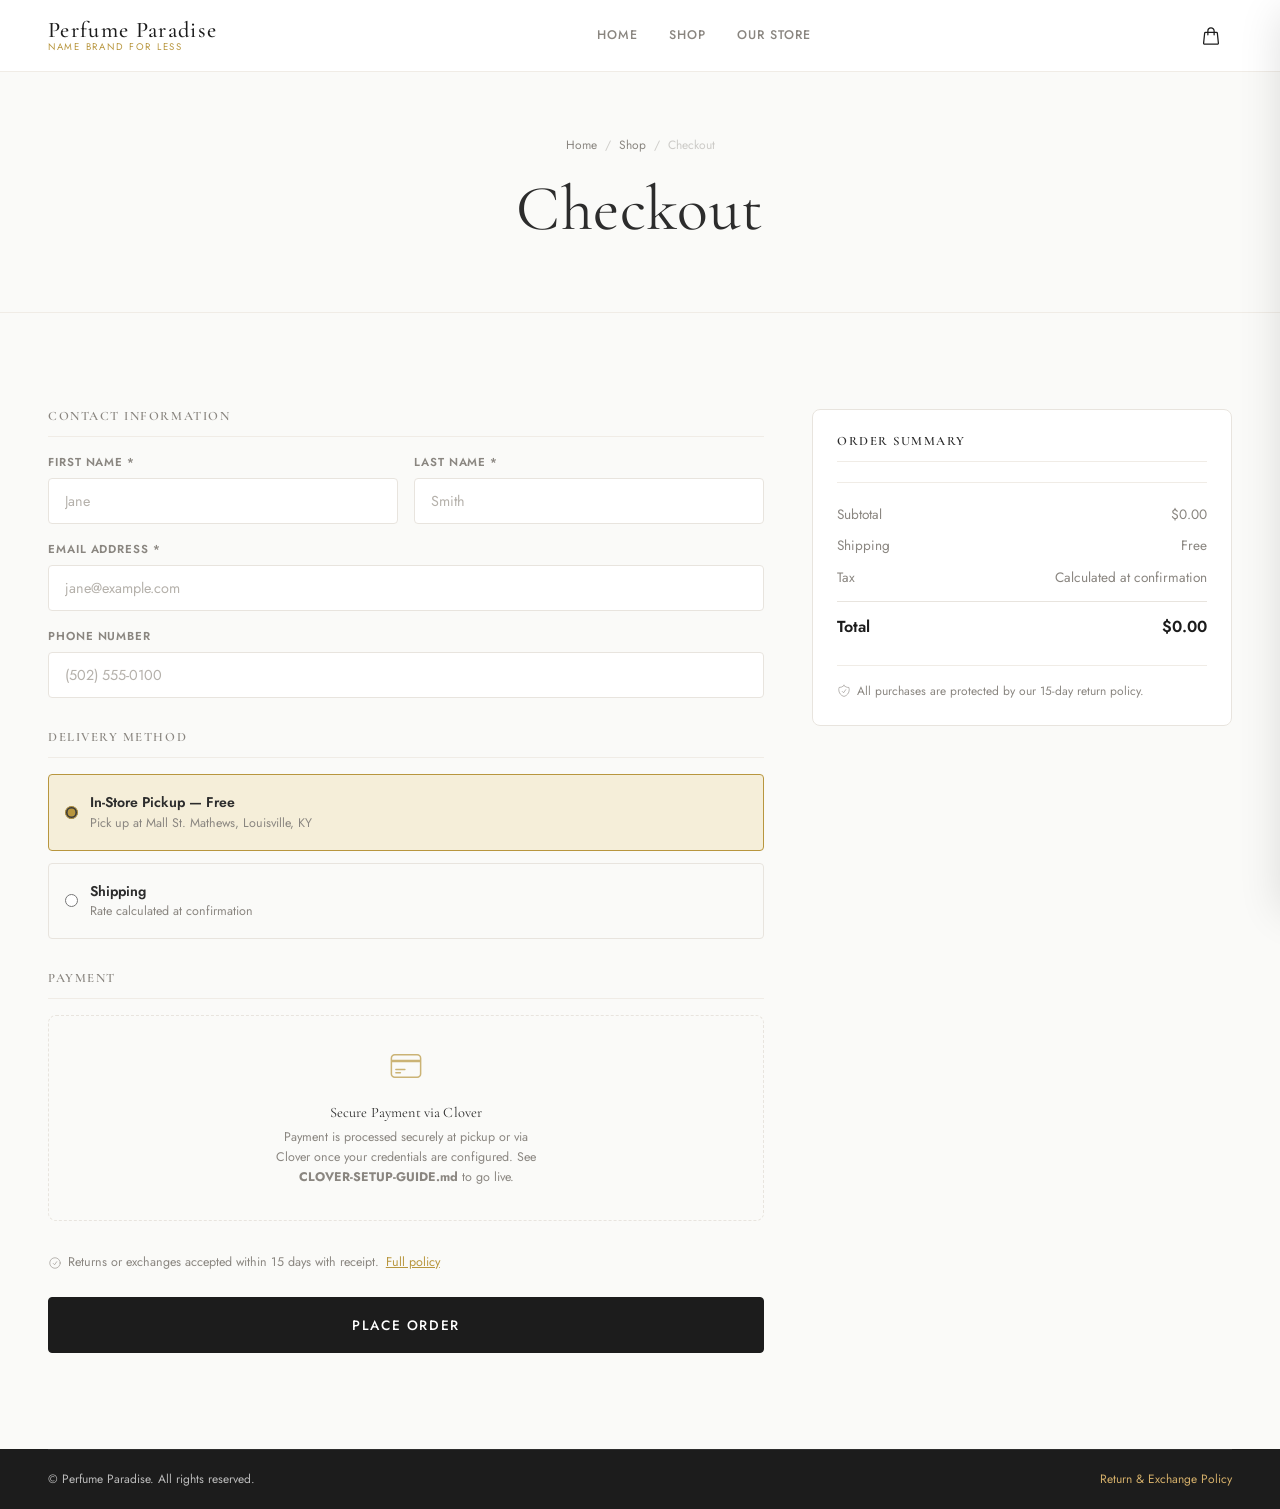
==== commit 6226bb9e: "Security: strip all inline JS from HTML pages, update README with code notice" ====
--- a/checkout.html
+++ b/checkout.html
@@ -269,147 +269,7 @@
   <script src="js/main.js"></script>
   <script src="js/clover-api.js"></script>
   <script>
-    document.getElementById('year').textContent = new Date().getFullYear();
-
-    document.addEventListener('DOMContentLoaded', () => {
-      if (Cart.isEmpty()) {
-        document.getElementById('emptyCartMsg').classList.remove('hidden');
-        document.getElementById('checkoutSection').classList.add('hidden');
-        return;
-      }
-      renderOrderSummary();
-      initDeliveryToggle();
-      initForm();
-    });
-
-    function renderOrderSummary() {
-      const items = Cart.getItems();
-      const container = document.getElementById('orderItems');
-      container.innerHTML = '';
-
-      items.forEach(item => {
-        const wrap = document.createElement('div');
-        wrap.className = 'order-item';
-        wrap.innerHTML = `
-          <div class="order-item-img" style="width:56px;height:56px;border-radius:4px;background:var(--color-gold-pale);flex-shrink:0;position:relative">
-            <img src="${item.image || ''}" alt="${item.name}"
-              style="width:100%;height:100%;object-fit:cover;border-radius:4px"
-              onerror="this.style.display='none'">
-            <span class="order-item-qty-badge">${item.qty}</span>
-          </div>
-          <div class="order-item-details">
-            <div class="order-item-name">${item.name}</div>
-            <div class="order-item-meta">${item.brand}${item.size ? ' · ' + item.size : ''}</div>
-          </div>
-          <div class="order-item-price">${formatPrice(item.price * item.qty)}</div>
-        `;
-        container.appendChild(wrap);
-      });
-
-      const sub = Cart.getSubtotal();
-      document.getElementById('summarySubtotal').textContent = formatPrice(sub);
-      document.getElementById('summaryTotal').textContent = formatPrice(sub);
-    }
-
-    function initDeliveryToggle() {
-      const radios = document.querySelectorAll('input[name="delivery"]');
-      const shippingAddr = document.getElementById('shippingAddress');
-      const shippingLabel = document.getElementById('shippingOption');
-      const summaryShipping = document.getElementById('summaryShipping');
-
-      radios.forEach(radio => {
-        radio.addEventListener('change', () => {
-          const isShipping = radio.value === 'shipping' && radio.checked;
-          shippingAddr.classList.toggle('hidden', !isShipping);
-          summaryShipping.textContent = isShipping ? 'Calculated at confirmation' : 'Free (Pickup)';
-        });
-      });
-
-      // Style the selected radio label
-      radios.forEach(radio => {
-        radio.addEventListener('change', () => {
-          document.querySelectorAll('label[style*="border"]').forEach(lbl => {
-            lbl.style.borderColor = 'var(--color-border)';
-            lbl.style.background = '';
-          });
-          const selectedLabel = radio.closest('label');
-          if (selectedLabel) {
-            selectedLabel.style.borderColor = 'var(--color-gold)';
-            selectedLabel.style.background = 'var(--color-gold-pale)';
-          }
-        });
-      });
-    }
-
-    function initForm() {
-      const form = document.getElementById('checkoutForm');
-      form.addEventListener('submit', async (e) => {
-        e.preventDefault();
-        if (!validateForm()) return;
-
-        const btn = document.getElementById('submitBtn');
-        btn.textContent = 'Placing Order…';
-        btn.disabled = true;
-
-        const customer = {
-          firstName: document.getElementById('firstName').value.trim(),
-          lastName:  document.getElementById('lastName').value.trim(),
-          email:     document.getElementById('email').value.trim(),
-          phone:     document.getElementById('phone').value.trim(),
-          delivery:  document.querySelector('input[name="delivery"]:checked').value
-        };
-
-        try {
-          // CLOVER INTEGRATION: createOrder sends cart to Clover Orders API
-          const result = await CloverAPI.createOrder(Cart.toCloverOrder(), customer);
-
-          // Store order info for confirmation page
-          sessionStorage.setItem('pp_order', JSON.stringify({
-            orderId: result.orderId,
-            customer,
-            items: Cart.getItems(),
-            subtotal: Cart.getSubtotal()
-          }));
-
-          Cart.clear();
-          window.location.href = 'confirmation.html';
-        } catch (err) {
-          btn.textContent = 'Place Order';
-          btn.disabled = false;
-          Toast.show('Something went wrong. Please try again.', 'error');
-        }
-      });
-    }
-
-    function validateForm() {
-      let valid = true;
-      const delivery = document.querySelector('input[name="delivery"]:checked')?.value;
-
-      const rules = [
-        { id: 'firstName', errId: 'firstNameErr', check: v => v.trim().length > 0 },
-        { id: 'lastName',  errId: 'lastNameErr',  check: v => v.trim().length > 0 },
-        { id: 'email',     errId: 'emailErr',     check: v => /^[^\s@]+@[^\s@]+\.[^\s@]+$/.test(v) },
-      ];
-
-      if (delivery === 'shipping') {
-        rules.push(
-          { id: 'address', errId: 'addressErr', check: v => v.trim().length > 0 },
-          { id: 'city',    errId: 'cityErr',    check: v => v.trim().length > 0 },
-          { id: 'zip',     errId: 'zipErr',     check: v => v.trim().length >= 5 }
-        );
-      }
-
-      rules.forEach(({ id, errId, check }) => {
-        const input = document.getElementById(id);
-        const err   = document.getElementById(errId);
-        const ok    = input && check(input.value);
-        input?.classList.toggle('error', !ok);
-        err?.classList.toggle('visible', !ok);
-        if (!ok) valid = false;
-      });
-
-      return valid;
-    }
+  <!-- Business logic handled by js/ modules — source available upon request -->
   </script>
 </body>
 </html>
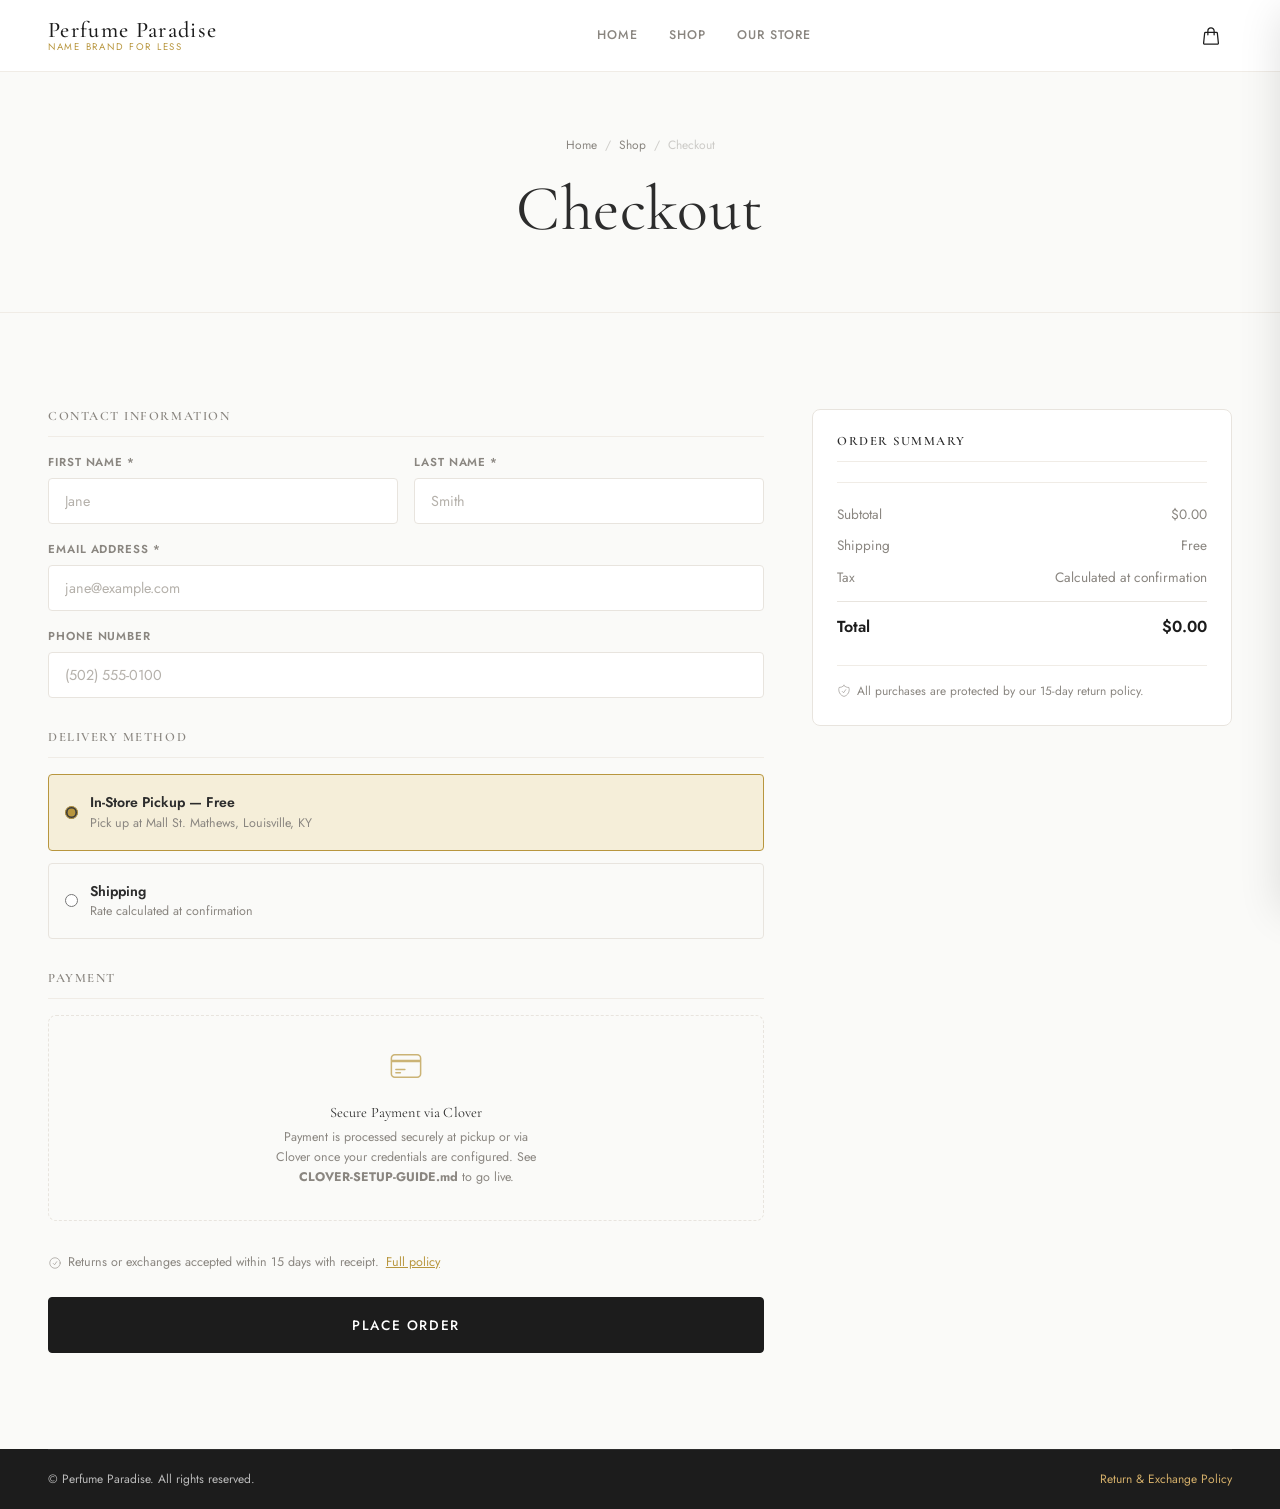
==== commit baeb8964: "Fix product loading bug + add full animation system Bug fix: all HTML pages had empty <script> block" ====
--- a/checkout.html
+++ b/checkout.html
@@ -269,7 +269,140 @@
   <script src="js/main.js"></script>
   <script src="js/clover-api.js"></script>
   <script>
-  <!-- Business logic handled by js/ modules — source available upon request -->
+  <script>
+    document.getElementById('year').textContent = new Date().getFullYear();
+
+    document.addEventListener('DOMContentLoaded', () => {
+      initCheckout();
+    });
+
+    function initCheckout() {
+      const items = Cart.getItems ? Cart.getItems() : [];
+      const section = document.getElementById('checkoutSection');
+      const emptyMsg = document.getElementById('emptyCartMsg');
+
+      if (!items || items.length === 0) {
+        section?.classList.add('hidden');
+        emptyMsg?.classList.remove('hidden');
+        return;
+      }
+
+      renderOrderSummary(items);
+      bindDeliveryToggle();
+      bindFormSubmit(items);
+    }
+
+    function renderOrderSummary(items) {
+      const orderItems = document.getElementById('orderItems');
+      const subtotalEl = document.getElementById('summarySubtotal');
+      const totalEl    = document.getElementById('summaryTotal');
+      if (!orderItems) return;
+
+      let subtotal = 0;
+      orderItems.innerHTML = '';
+      items.forEach(item => {
+        const lineTotal = (item.salePrice || item.price) * item.qty;
+        subtotal += lineTotal;
+        const div = document.createElement('div');
+        div.style.cssText = 'display:flex;justify-content:space-between;align-items:flex-start;padding:0.75rem 0;border-bottom:1px solid var(--color-border-light);font-size:0.88rem;gap:0.5rem';
+        div.innerHTML = `
+          <div>
+            <div style="font-weight:500">${item.name}</div>
+            <div style="color:var(--color-text-muted);font-size:0.78rem">${item.brand}${item.size ? ' · ' + item.size : ''} × ${item.qty}</div>
+          </div>
+          <div style="white-space:nowrap">${formatPrice(lineTotal)}</div>`;
+        orderItems.appendChild(div);
+      });
+
+      const shipping = subtotal >= 150 ? 'Free' : 'TBD';
+      if (subtotalEl) subtotalEl.textContent = formatPrice(subtotal);
+      if (totalEl)    totalEl.textContent    = formatPrice(subtotal);
+      const shippingEl = document.getElementById('summaryShipping');
+      if (shippingEl) shippingEl.textContent = shipping;
+    }
+
+    function bindDeliveryToggle() {
+      const radios = document.querySelectorAll('input[name="delivery"]');
+      const shippingAddr = document.getElementById('shippingAddress');
+      radios.forEach(r => {
+        r.addEventListener('change', () => {
+          if (r.value === 'shipping' && r.checked) {
+            shippingAddr?.classList.remove('hidden');
+          } else if (r.value === 'pickup' && r.checked) {
+            shippingAddr?.classList.add('hidden');
+          }
+        });
+      });
+    }
+
+    function bindFormSubmit(items) {
+      const form = document.getElementById('checkoutForm');
+      if (!form) return;
+      form.addEventListener('submit', async (e) => {
+        e.preventDefault();
+        if (!validateForm()) return;
+
+        const btn = document.getElementById('submitBtn');
+        btn.disabled = true;
+        btn.textContent = 'Placing Order…';
+
+        const delivery = document.querySelector('input[name="delivery"]:checked')?.value;
+        const customer = {
+          firstName: document.getElementById('firstName').value.trim(),
+          lastName:  document.getElementById('lastName').value.trim(),
+          email:     document.getElementById('email').value.trim(),
+          phone:     document.getElementById('phone').value.trim(),
+          delivery,
+        };
+
+        const cartOrder = { items, delivery };
+        const result = await CloverAPI.createOrder(cartOrder, customer);
+
+        sessionStorage.setItem('pp_order', JSON.stringify({
+          orderId:  result.orderId,
+          email:    customer.email,
+          delivery,
+          items,
+          subtotal: Cart.getSubtotal ? Cart.getSubtotal() : 0,
+        }));
+
+        Cart.clear && Cart.clear();
+        window.location.href = 'confirmation.html';
+      });
+    }
+
+    function validateForm() {
+      let valid = true;
+      const required = [
+        { id: 'firstName', errId: 'firstNameErr' },
+        { id: 'lastName',  errId: 'lastNameErr'  },
+        { id: 'email',     errId: 'emailErr'     },
+      ];
+      const delivery = document.querySelector('input[name="delivery"]:checked')?.value;
+      if (delivery === 'shipping') {
+        required.push(
+          { id: 'address', errId: 'addressErr' },
+          { id: 'city',    errId: 'cityErr'    },
+          { id: 'zip',     errId: 'zipErr'     },
+        );
+      }
+      required.forEach(({ id, errId }) => {
+        const el  = document.getElementById(id);
+        const err = document.getElementById(errId);
+        const empty = !el?.value.trim();
+        const emailInvalid = id === 'email' && el?.value && !/^[^\s@]+@[^\s@]+\.[^\s@]+$/.test(el.value);
+        if (empty || emailInvalid) {
+          el?.classList.add('input-error');
+          err?.classList.remove('hidden');
+          valid = false;
+        } else {
+          el?.classList.remove('input-error');
+          err?.classList.add('hidden');
+        }
+      });
+      return valid;
+    }
+  </script>
   </script>
 </body>
 </html>
--- a/css/styles.css
+++ b/css/styles.css
@@ -2234,3 +2234,361 @@
   .tab-btn { padding: 0.6rem 1rem; font-size: 0.72rem; }
 }
 
+/* ============================================================
+   37. MOTION & ANIMATION SYSTEM
+   ============================================================ */
+
+/* ── Page-load progress bar ─────────────────────────────── */
+#pp-load-bar {
+  position: fixed;
+  top: 0; left: 0;
+  height: 2px;
+  width: 0%;
+  background: linear-gradient(90deg, var(--color-gold), var(--color-gold-light));
+  z-index: 9999;
+  transition: width 0.4s ease, opacity 0.4s ease;
+  pointer-events: none;
+}
+
+/* ── Scroll reveal base ─────────────────────────────────── */
+[data-reveal] {
+  opacity: 0;
+  transition: opacity 0.75s cubic-bezier(0.22, 1, 0.36, 1),
+              transform 0.75s cubic-bezier(0.22, 1, 0.36, 1);
+}
+
+[data-reveal="up"]    { transform: translateY(36px); }
+[data-reveal="left"]  { transform: translateX(-36px); }
+[data-reveal="right"] { transform: translateX(36px); }
+[data-reveal="scale"] { transform: scale(0.88); }
+[data-reveal="fade"]  { transform: none; }
+
+[data-reveal].is-visible {
+  opacity: 1;
+  transform: translate(0) scale(1);
+}
+
+/* Stagger delays — add data-delay="1" … "6" */
+[data-delay="1"] { transition-delay: 0.08s; }
+[data-delay="2"] { transition-delay: 0.16s; }
+[data-delay="3"] { transition-delay: 0.24s; }
+[data-delay="4"] { transition-delay: 0.32s; }
+[data-delay="5"] { transition-delay: 0.40s; }
+[data-delay="6"] { transition-delay: 0.48s; }
+
+/* ── Hero entrance keyframes ─────────────────────────────── */
+@keyframes heroLineIn {
+  from { opacity: 0; transform: translateY(28px); }
+  to   { opacity: 1; transform: translateY(0); }
+}
+
+@keyframes heroFadeIn {
+  from { opacity: 0; }
+  to   { opacity: 1; }
+}
+
+@keyframes heroDividerIn {
+  from { opacity: 0; width: 0; }
+  to   { opacity: 1; width: 32px; }
+}
+
+/* Applied by JS on DOMContentLoaded */
+.hero-animate .hero-eyebrow {
+  animation: heroLineIn 0.8s cubic-bezier(0.22, 1, 0.36, 1) 0.1s both;
+}
+.hero-animate .hero h1 {
+  animation: heroLineIn 0.9s cubic-bezier(0.22, 1, 0.36, 1) 0.28s both;
+}
+.hero-animate .hero-desc {
+  animation: heroLineIn 0.9s cubic-bezier(0.22, 1, 0.36, 1) 0.45s both;
+}
+.hero-animate .hero-actions {
+  animation: heroLineIn 0.9s cubic-bezier(0.22, 1, 0.36, 1) 0.6s both;
+}
+.hero-animate .hero-media {
+  animation: heroFadeIn 1.2s ease 0.2s both;
+}
+
+/* ── Parallax wrapper ────────────────────────────────────── */
+.hero-media {
+  will-change: transform;
+  transition: transform 0.05s linear;
+}
+
+/* ── Enhanced product card hover ─────────────────────────── */
+.product-card {
+  transition: box-shadow 0.35s cubic-bezier(0.22, 1, 0.36, 1),
+              transform  0.35s cubic-bezier(0.22, 1, 0.36, 1),
+              border-color 0.25s ease;
+}
+
+.product-card:hover {
+  transform: translateY(-6px) scale(1.01);
+  box-shadow: 0 24px 64px rgba(0,0,0,0.13);
+  border-color: var(--color-gold);
+}
+
+.product-card-img {
+  transition: transform 0.6s cubic-bezier(0.22, 1, 0.36, 1),
+              opacity   0.4s ease;
+}
+
+.product-card:hover .product-card-img {
+  transform: scale(1.07);
+}
+
+/* ── Product card stagger entrance ───────────────────────── */
+.product-card-enter {
+  opacity: 0;
+  transform: translateY(24px);
+  transition: opacity 0.55s cubic-bezier(0.22, 1, 0.36, 1),
+              transform 0.55s cubic-bezier(0.22, 1, 0.36, 1),
+              box-shadow 0.35s cubic-bezier(0.22, 1, 0.36, 1),
+              border-color 0.25s ease;
+}
+
+.product-card-enter.card-in {
+  opacity: 1;
+  transform: translateY(0);
+}
+
+/* ── Tab panel fade transition ───────────────────────────── */
+.tab-panel.active {
+  animation: tabReveal 0.4s cubic-bezier(0.22, 1, 0.36, 1);
+}
+
+@keyframes tabReveal {
+  from { opacity: 0; transform: translateY(10px); }
+  to   { opacity: 1; transform: translateY(0); }
+}
+
+/* ── Mobile menu slide animation ─────────────────────────── */
+.mobile-menu {
+  display: block;
+  visibility: hidden;
+  opacity: 0;
+  transform: translateY(-12px);
+  pointer-events: none;
+  transition: opacity    0.28s cubic-bezier(0.22, 1, 0.36, 1),
+              transform  0.28s cubic-bezier(0.22, 1, 0.36, 1),
+              visibility 0s   0.28s;
+}
+
+.mobile-menu.open {
+  visibility: visible;
+  opacity: 1;
+  transform: translateY(0);
+  pointer-events: all;
+  transition: opacity   0.28s cubic-bezier(0.22, 1, 0.36, 1),
+              transform 0.28s cubic-bezier(0.22, 1, 0.36, 1);
+}
+
+/* ── Button ripple ───────────────────────────────────────── */
+.btn {
+  position: relative;
+  overflow: hidden;
+}
+
+.btn-ripple {
+  position: absolute;
+  border-radius: 50%;
+  background: rgba(255, 255, 255, 0.28);
+  transform: scale(0);
+  animation: rippleAnim 0.55s linear;
+  pointer-events: none;
+}
+
+@keyframes rippleAnim {
+  to { transform: scale(4); opacity: 0; }
+}
+
+/* Dark-bg button ripple (primary/gold) */
+.btn-secondary .btn-ripple,
+.btn-ghost .btn-ripple {
+  background: rgba(0, 0, 0, 0.08);
+}
+
+/* ── Button lift on hover ────────────────────────────────── */
+.btn {
+  transition: all var(--transition-base), transform 0.2s ease, box-shadow 0.2s ease;
+}
+
+.btn-primary:hover,
+.btn-gold:hover {
+  transform: translateY(-2px);
+  box-shadow: 0 8px 24px rgba(0,0,0,0.18);
+}
+
+.btn-secondary:hover,
+.btn-ghost:hover {
+  transform: translateY(-2px);
+}
+
+/* ── Announcement bar slide in ───────────────────────────── */
+.announcement-bar {
+  animation: slideDown 0.6s cubic-bezier(0.22, 1, 0.36, 1);
+}
+
+@keyframes slideDown {
+  from { transform: translateY(-100%); opacity: 0; }
+  to   { transform: translateY(0);     opacity: 1; }
+}
+
+/* ── Wishlist heart pulse on activate ───────────────────── */
+@keyframes heartPop {
+  0%   { transform: scale(1); }
+  40%  { transform: scale(1.35); }
+  70%  { transform: scale(0.88); }
+  100% { transform: scale(1); }
+}
+
+.wishlist-btn.active {
+  animation: heartPop 0.45s cubic-bezier(0.22, 1, 0.36, 1);
+}
+
+/* ── Size button selection bounce ────────────────────────── */
+@keyframes sizePop {
+  0%   { transform: scale(1); }
+  45%  { transform: scale(0.88); }
+  100% { transform: scale(1); }
+}
+
+.size-btn.active {
+  border-color: var(--color-primary);
+  background: var(--color-primary);
+  color: #fff;
+  animation: sizePop 0.3s ease;
+}
+
+.size-btn {
+  padding: 0.5rem 1rem;
+  border: 1.5px solid var(--color-border);
+  border-radius: var(--radius-sm);
+  font-size: 0.82rem;
+  font-family: var(--font-body);
+  transition: all 0.2s ease;
+  cursor: pointer;
+  background: transparent;
+  color: var(--color-text);
+}
+
+.size-btn:hover:not(.active) {
+  border-color: var(--color-primary);
+  background: var(--color-gold-pale);
+}
+
+/* ── Cart item entrance ──────────────────────────────────── */
+@keyframes cartItemIn {
+  from { opacity: 0; transform: translateX(20px); }
+  to   { opacity: 1; transform: translateX(0); }
+}
+
+.cart-item {
+  animation: cartItemIn 0.3s ease;
+}
+
+/* ── Confirmation icon animate ───────────────────────────── */
+@keyframes confirmPop {
+  0%   { transform: scale(0) rotate(-15deg); opacity: 0; }
+  60%  { transform: scale(1.15) rotate(3deg); opacity: 1; }
+  100% { transform: scale(1) rotate(0); opacity: 1; }
+}
+
+.confirmation-icon {
+  animation: confirmPop 0.65s cubic-bezier(0.22, 1, 0.36, 1) 0.2s both;
+}
+
+/* ── Section header underline draw ──────────────────────── */
+.section-divider {
+  transition: width 0.8s cubic-bezier(0.22, 1, 0.36, 1);
+}
+
+/* ── Logo subtle hover ───────────────────────────────────── */
+.logo {
+  transition: opacity 0.2s ease;
+}
+
+.logo:hover {
+  opacity: 0.82;
+}
+
+/* ── Nav link underline slide ────────────────────────────── */
+.main-nav a {
+  position: relative;
+}
+
+.main-nav a::after {
+  content: '';
+  position: absolute;
+  bottom: 0; left: 50%;
+  width: 0; height: 1px;
+  background: var(--color-gold);
+  transition: width 0.25s ease, left 0.25s ease;
+}
+
+.main-nav a:hover::after,
+.main-nav a.active::after {
+  width: 80%;
+  left: 10%;
+}
+
+/* ── Perks bar item hover ────────────────────────────────── */
+.perk-item {
+  transition: background 0.25s ease;
+}
+
+.perk-item:hover {
+  background: #242424;
+}
+
+.perk-icon {
+  transition: border-color 0.25s ease, transform 0.3s ease;
+}
+
+.perk-item:hover .perk-icon {
+  border-color: var(--color-gold);
+  transform: scale(1.08);
+}
+
+/* ── Search overlay slide ────────────────────────────────── */
+.search-box {
+  transition: transform 0.35s cubic-bezier(0.22, 1, 0.36, 1),
+              opacity   0.35s ease;
+  transform: translateY(-16px);
+  opacity: 0;
+}
+
+.search-overlay.open .search-box {
+  transform: translateY(0);
+  opacity: 1;
+}
+
+/* ── Category card enhanced hover ────────────────────────── */
+.category-card img {
+  transition: transform 0.7s cubic-bezier(0.22, 1, 0.36, 1);
+}
+
+.category-card:hover img {
+  transform: scale(1.06);
+}
+
+/* ── Filter chip entrance ────────────────────────────────── */
+@keyframes chipIn {
+  from { opacity: 0; transform: scale(0.8); }
+  to   { opacity: 1; transform: scale(1); }
+}
+
+#activeFilterChips span {
+  animation: chipIn 0.25s cubic-bezier(0.22, 1, 0.36, 1);
+}
+
+/* ── Reduce motion respect ───────────────────────────────── */
+@media (prefers-reduced-motion: reduce) {
+  *, *::before, *::after {
+    animation-duration: 0.01ms !important;
+    animation-iteration-count: 1 !important;
+    transition-duration: 0.01ms !important;
+  }
+  [data-reveal] { opacity: 1; transform: none; }
+}
+
